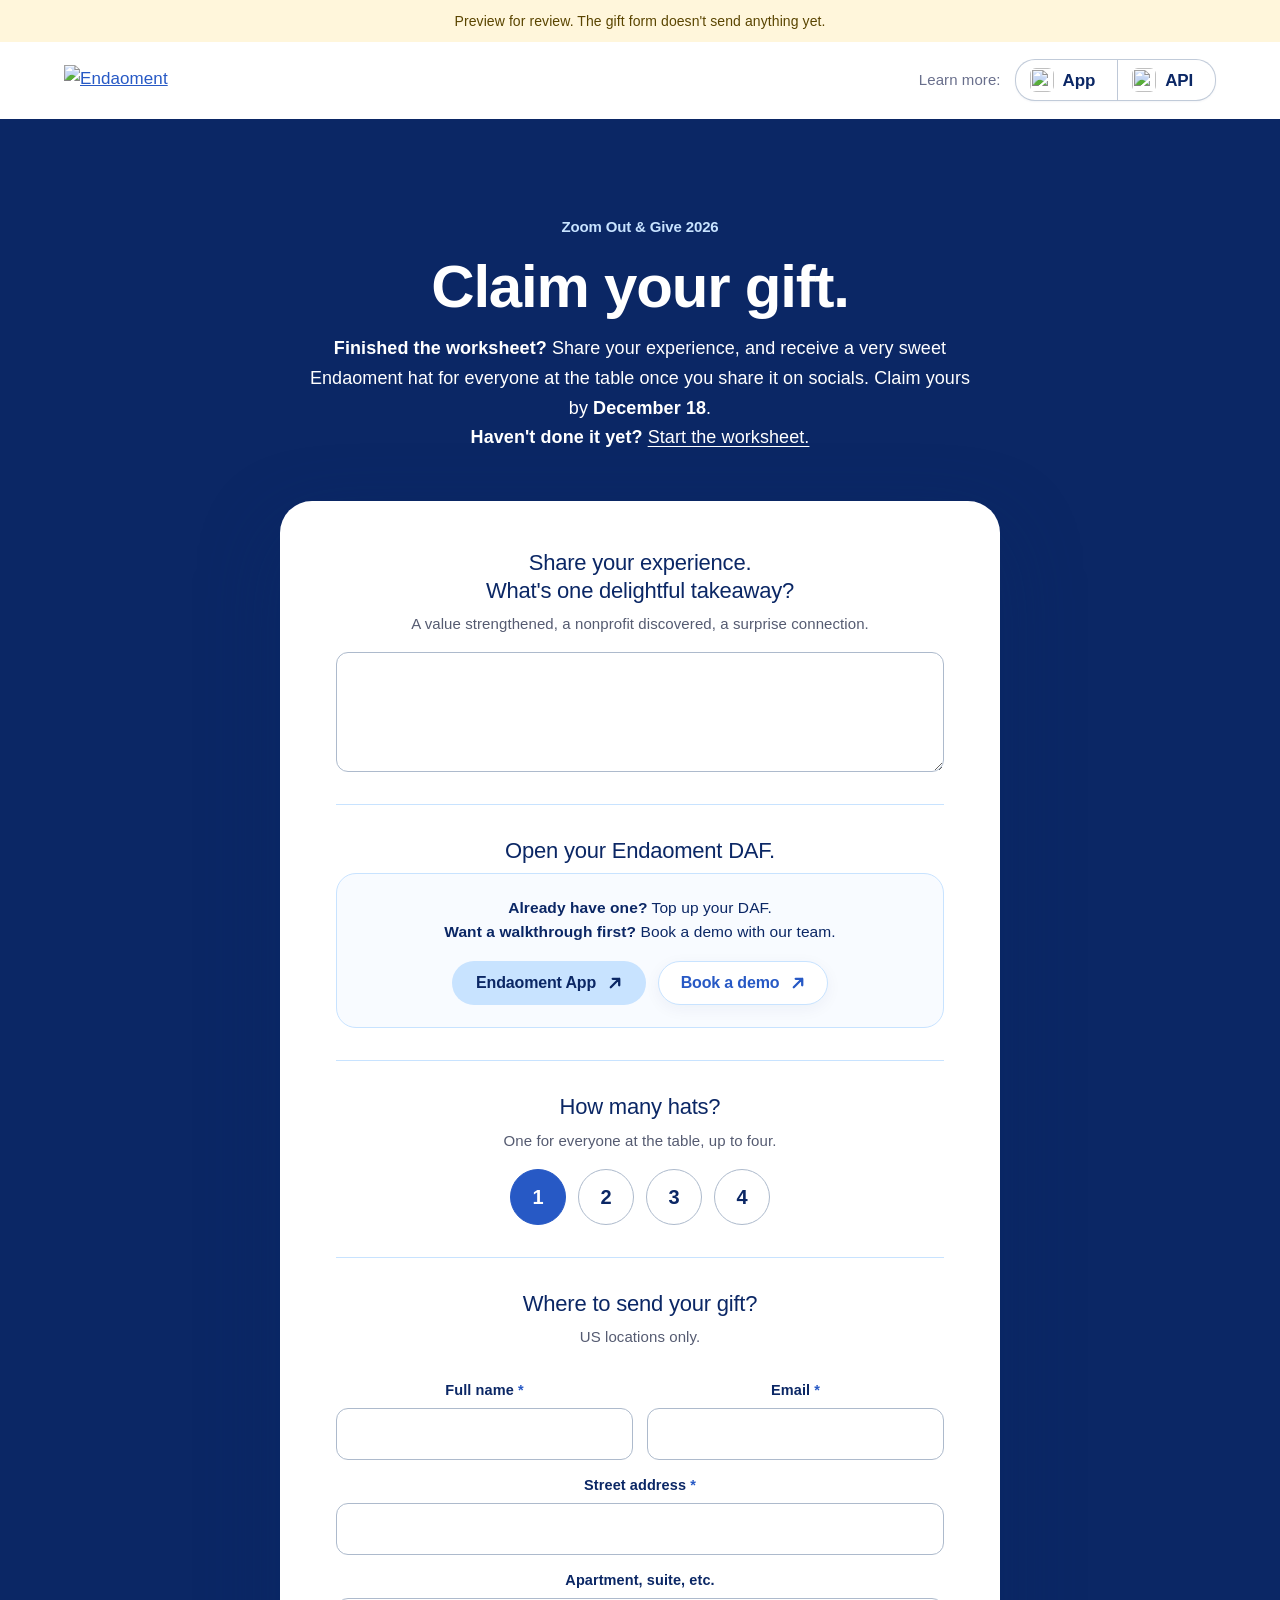
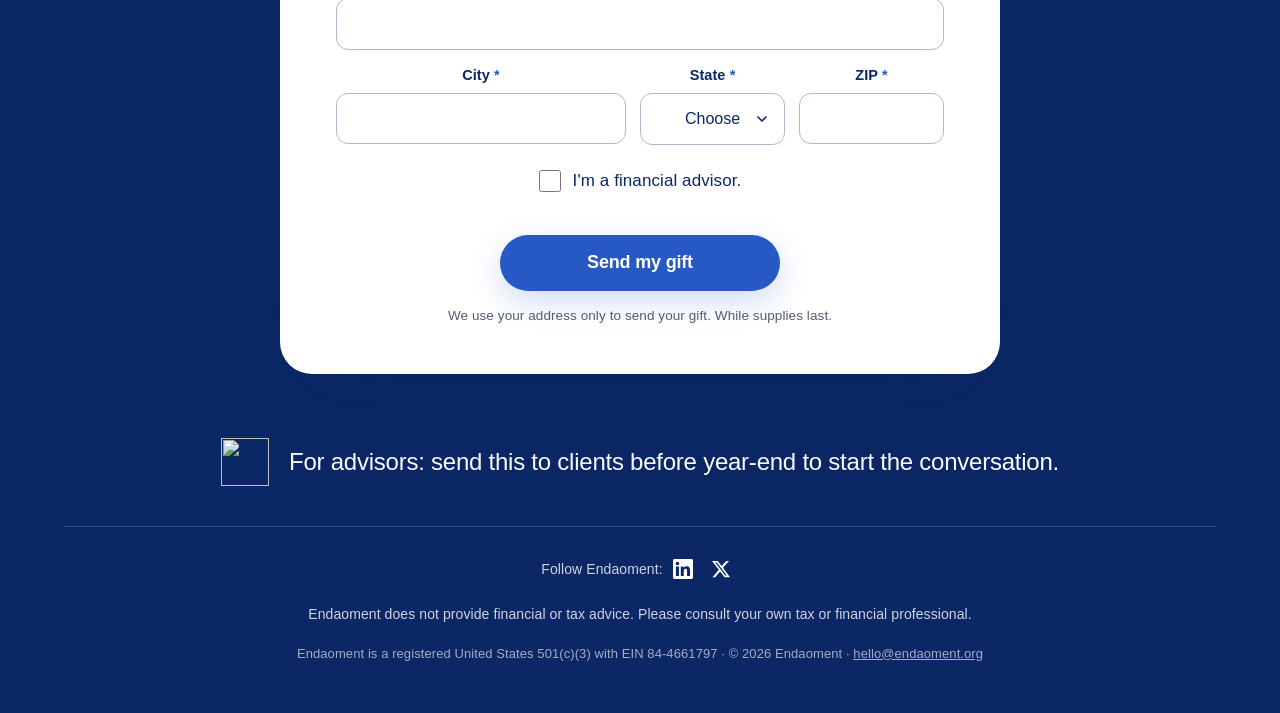
==== claim/index.html @ 4a1931e8 "Claim intro: Haven't done it yet? in bold" ====
<!doctype html>
<html lang="en">
<head>
<meta charset="utf-8">
<meta name="viewport" content="width=device-width, initial-scale=1">
<title>Claim your gift | Zoom Out &amp; Give 2026 | Endaoment</title>
<meta name="description" content="Finished the Zoom Out &amp; Give worksheet? Claim your gift.">
<meta name="robots" content="noindex">
<meta name="color-scheme" content="light">
<link rel="stylesheet" href="../assets/site.css?v=boldnotyet">
<style>
  /* On its own page the claim section starts right under the header */
  .claim-section{margin-top:0}
  .claim-section .section-head a{color:var(--white);text-decoration:underline;text-underline-offset:3px}
</style>
</head>
<body>
<div class="preview-bar" id="preview-bar" hidden>Preview for review. The gift form doesn't send anything yet.</div>

<header class="site-head">
  <div class="wrap">
    <a href="https://endaoment.org" aria-label="Endaoment home"><img src="../assets/logo-endaoment-blue.svg" alt="Endaoment" width="145" height="30"></a>
    <nav class="head-links" aria-label="Learn more about Endaoment"><span class="head-label">Learn more:</span> <a href="https://endaoment.org/app" target="_blank" rel="noopener" aria-label="Endaoment App"><img src="../assets/icon-endaoment-app.svg" alt="" width="24" height="24">App</a> <a href="https://endaoment.org/api" target="_blank" rel="noopener" aria-label="Endaoment API"><img src="../assets/icon-endaoment-api.svg" alt="" width="24" height="24">API</a></nav>
  </div>
</header>

<main>
  <section class="claim-section" id="claim">
    <div class="wrap">
      <div class="section-head">
        <div class="eyebrow">Zoom Out &amp; Give 2026</div>
        <h2>Claim your gift.</h2>
        <p><strong>Finished the worksheet?</strong> Share your experience, and receive a very sweet Endaoment hat for everyone at the table once you share it on socials. Claim yours by <strong>December 18</strong>.<br><strong>Haven't done it yet?</strong> <a href="../#worksheet">Start the worksheet.</a></p>
      </div>

      <div class="claim">
        <form id="claim-form" novalidate>
          <input type="hidden" name="utm_source"><input type="hidden" name="utm_medium"><input type="hidden" name="utm_campaign"><input type="hidden" name="utm_content">
          <div class="hp" aria-hidden="true"><label>Leave this empty<input type="text" name="website" tabindex="-1" autocomplete="off"></label></div>

          <input type="hidden" name="completed" value="yes">

          <fieldset class="after-yes">
            <legend id="takeaway-q">Share your experience.<br>What's one delightful takeaway?</legend>
            <p class="help" id="takeaway-help">A value strengthened, a nonprofit discovered, a surprise connection.</p>
            <div class="f" data-field="takeaway">
              <textarea id="takeaway" name="takeaway" maxlength="600" required aria-labelledby="takeaway-q" aria-describedby="takeaway-help"></textarea>
              <span class="err">Add one line, even a short one.</span>
            </div>
          </fieldset>


          <fieldset class="after-yes">
            <legend>Open your Endaoment DAF.</legend>
            <div class="daf-box">
              <p><b>Already have one?</b> Top up your DAF.<br><b>Want a walkthrough first?</b> Book a demo with our team.</p>
              <div class="btn-row">
                <a class="btn btn-primary" href="https://app.endaoment.org" target="_blank" rel="noopener">Endaoment App</a>
                <a class="btn btn-outline" href="https://calendly.com/d/cj8s-j7w-q2k/request-a-demo-with-endaoment" target="_blank" rel="noopener">Book a demo</a>
              </div>
            </div>
          </fieldset>

          <fieldset class="after-yes">
            <legend>How many hats?</legend>
            <p class="help">One for everyone at the table, up to four.</p>
            <div class="chips hat-count">
              <label class="chip"><input type="radio" name="hats" value="1" checked aria-label="1 hat"><span>1</span></label>
              <label class="chip"><input type="radio" name="hats" value="2" aria-label="2 hats"><span>2</span></label>
              <label class="chip"><input type="radio" name="hats" value="3" aria-label="3 hats"><span>3</span></label>
              <label class="chip"><input type="radio" name="hats" value="4" aria-label="4 hats"><span>4</span></label>
            </div>
          </fieldset>

          <fieldset class="after-yes">
            <legend>Where to send your gift?</legend>
            <p class="help">US locations only.</p>
            <div class="grid2">
              <div class="f" data-field="name"><label for="name">Full name <span class="req">*</span></label><input id="name" name="name" type="text" autocomplete="name" required><span class="err">Add your name.</span></div>
              <div class="f" data-field="email"><label for="email">Email <span class="req">*</span></label><input id="email" name="email" type="email" autocomplete="email" required><span class="err">Add an email we can reach you at.</span></div>
            </div>
            <div class="f" data-field="address1"><label for="address1">Street address <span class="req">*</span></label><input id="address1" name="address1" type="text" autocomplete="address-line1" required><span class="err">Add a street address.</span></div>
            <div class="f"><label for="address2">Apartment, suite, etc.</label><input id="address2" name="address2" type="text" autocomplete="address-line2"></div>
            <div class="grid3">
              <div class="f" data-field="city"><label for="city">City <span class="req">*</span></label><input id="city" name="city" type="text" autocomplete="address-level2" required><span class="err">Add a city.</span></div>
              <div class="f" data-field="state"><label for="state">State <span class="req">*</span></label>
                <select id="state" name="state" autocomplete="address-level1" required><option value="">Choose</option><option value="AL">AL</option><option value="AK">AK</option><option value="AZ">AZ</option><option value="AR">AR</option><option value="CA">CA</option><option value="CO">CO</option><option value="CT">CT</option><option value="DE">DE</option><option value="DC">DC</option><option value="FL">FL</option><option value="GA">GA</option><option value="HI">HI</option><option value="ID">ID</option><option value="IL">IL</option><option value="IN">IN</option><option value="IA">IA</option><option value="KS">KS</option><option value="KY">KY</option><option value="LA">LA</option><option value="ME">ME</option><option value="MD">MD</option><option value="MA">MA</option><option value="MI">MI</option><option value="MN">MN</option><option value="MS">MS</option><option value="MO">MO</option><option value="MT">MT</option><option value="NE">NE</option><option value="NV">NV</option><option value="NH">NH</option><option value="NJ">NJ</option><option value="NM">NM</option><option value="NY">NY</option><option value="NC">NC</option><option value="ND">ND</option><option value="OH">OH</option><option value="OK">OK</option><option value="OR">OR</option><option value="PA">PA</option><option value="RI">RI</option><option value="SC">SC</option><option value="SD">SD</option><option value="TN">TN</option><option value="TX">TX</option><option value="UT">UT</option><option value="VT">VT</option><option value="VA">VA</option><option value="WA">WA</option><option value="WV">WV</option><option value="WI">WI</option><option value="WY">WY</option><option value="PR">PR</option></select><span class="err">Pick a state.</span></div>
              <div class="f" data-field="zip"><label for="zip">ZIP <span class="req">*</span></label><input id="zip" name="zip" type="text" inputmode="numeric" autocomplete="postal-code" pattern="\d{5}(-\d{4})?" maxlength="10" required><span class="err">Use a 5-digit ZIP.</span></div>
            </div>
            <label class="check"><input type="checkbox" name="advisor" value="yes">I'm a financial advisor.</label>
          </fieldset>

          <div class="submit-row after-yes">
            <button class="btn btn-primary" type="submit" id="submit-btn">Send my gift</button>
            <p class="privacy">We use your address only to send your gift. While supplies last.</p>
          </div>
        </form>

        <div class="share-step" id="share-step" hidden>
          <h2 id="share-title" tabindex="-1">Your gift is almost on its way!</h2>
          <p class="help">One last step: share your table. Our team reviews every claim before a hat ships.</p>
          <form id="share-form" novalidate>
        <article class="share-card share-one">
            <div class="ex-post"><p class="share-text">Family meeting, giving edition: Complete! We sat down with Endaoment's Zoom Out &amp; Give worksheet, picked the causes we care about, and made a plan for our giving before December 31.<br>
Your turn: <span class="ex-link"></span> @Endaoment</p></div>
            <div class="ex-photo"><img src="../assets/zoom-out-and-give-table.jpg" alt="Atra's Giving Season illustration of a family at a table, with the Endaoment logo" width="1067" height="711" loading="lazy"><span class="ex-photo-tag"><svg viewBox="0 0 24 24" fill="none" stroke="currentColor" stroke-width="2" stroke-linecap="round" stroke-linejoin="round" aria-hidden="true"><path d="M4 8h3l2-3h6l2 3h3v11H4z"/><circle cx="12" cy="13" r="3.5"/></svg>Your photo here</span><a class="ex-save" href="../assets/zoom-out-and-give-table.jpg" download="zoom-out-and-give.jpg"><svg viewBox="0 0 24 24" fill="none" stroke="currentColor" stroke-width="2.5" stroke-linecap="round" stroke-linejoin="round" aria-hidden="true"><path d="M12 4v11M7 10l5 5 5-5M5 20h14"/></svg>Save image</a></div>
            <div class="ex-drafts">
              <a class="btn btn-primary ex-li" href="https://www.linkedin.com/feed/?shareActive=true" target="_blank" rel="noopener" aria-label="Share on LinkedIn">Share on <svg viewBox="0 0 24 24" fill="currentColor" aria-hidden="true" focusable="false"><path d="M20.447 20.452h-3.554v-5.569c0-1.328-.027-3.037-1.852-3.037-1.853 0-2.136 1.445-2.136 2.939v5.667H9.351V9h3.414v1.561h.046c.477-.9 1.637-1.85 3.37-1.85 3.601 0 4.267 2.37 4.267 5.455v6.286zM5.337 7.433c-1.144 0-2.063-.926-2.063-2.065 0-1.138.92-2.063 2.063-2.063 1.14 0 2.064.925 2.064 2.063 0 1.139-.925 2.065-2.064 2.065zm1.782 13.019H3.555V9h3.564v11.452zM22.225 0H1.771C.792 0 0 .774 0 1.729v20.542C0 23.227.792 24 1.771 24h20.451C23.2 24 24 23.227 24 22.271V1.729C24 .774 23.2 0 22.222 0h.003z"/></svg></a>
              <a class="btn btn-primary ex-x" href="https://x.com/intent/post" target="_blank" rel="noopener" aria-label="Share on X">Share on <svg viewBox="0 0 24 24" fill="currentColor" aria-hidden="true" focusable="false"><path d="M18.244 2.25h3.308l-7.227 8.26 8.502 11.24H16.17l-5.214-6.817L4.99 21.75H1.68l7.73-8.835L1.254 2.25H8.08l4.713 6.231zm-1.161 17.52h1.833L7.084 4.126H5.117z"/></svg></a>
            </div>
            <button class="ex-copy-text" type="button">Copy the text</button>
        </article>
            <div class="f" data-field="post">
              <label for="post">Link to your post <span class="req">*</span></label>
              <p class="help" id="post-help">Snap a photo of your sit-down, share it on LinkedIn or X, and tag Endaoment. Paste the link here.</p>
              <input id="post" name="post" type="url" inputmode="url" autocomplete="off" maxlength="500" placeholder="https://www.linkedin.com/posts/..." required aria-describedby="post-help">
              <span class="err">Paste the link to your LinkedIn or X post.</span>
            </div>
            <div class="f" data-field="photo">
              <label for="photo">A photo from your table <span class="req">*</span></label>
              <p class="help" id="photo-help">Your people, a cup of tea, the worksheet in progress. JPG or PNG, up to 5 MB.</p>
              <label class="file-pick" for="photo"><span class="file-btn">Choose a photo</span><span class="file-name" id="photo-name">No photo yet</span></label>
              <input id="photo" name="photo" type="file" class="file-input" accept="image/jpeg,image/png,image/webp,image/heic,image/heif" required aria-describedby="photo-help">
              <span class="err">Add a JPG or PNG photo, up to 5 MB.</span>
            </div>
            <div class="captcha-slot no-print" id="claim-captcha"></div>
            <div class="submit-row">
              <button class="btn btn-primary" type="submit" id="finish-btn">Finish my claim</button>
              <p class="privacy">Our team reviews every claim before it ships.</p>
              <p class="form-msg" id="form-msg" role="alert" hidden></p>
            </div>
            <button class="edit-claim" type="button" id="edit-claim">Edit my details</button>
          </form>
        </div>
      </div>
    </div>
  </section>
</main>

<footer class="site-foot">
  <div class="wrap">
    <div class="advisor-note"><img src="../assets/icon-advisors.svg" alt="" width="48" height="48"><p>For advisors: send this to clients before year-end to start the conversation.</p></div>
    <div class="foot-row">
      <span class="socials">Follow Endaoment: <a href="https://www.linkedin.com/company/endaoment" target="_blank" rel="noopener"><svg viewBox="0 0 24 24" width="20" height="20" fill="currentColor" aria-hidden="true" focusable="false"><path d="M20.447 20.452h-3.554v-5.569c0-1.328-.027-3.037-1.852-3.037-1.853 0-2.136 1.445-2.136 2.939v5.667H9.351V9h3.414v1.561h.046c.477-.9 1.637-1.85 3.37-1.85 3.601 0 4.267 2.37 4.267 5.455v6.286zM5.337 7.433c-1.144 0-2.063-.926-2.063-2.065 0-1.138.92-2.063 2.063-2.063 1.14 0 2.064.925 2.064 2.063 0 1.139-.925 2.065-2.064 2.065zm1.782 13.019H3.555V9h3.564v11.452zM22.225 0H1.771C.792 0 0 .774 0 1.729v20.542C0 23.227.792 24 1.771 24h20.451C23.2 24 24 23.227 24 22.271V1.729C24 .774 23.2 0 22.222 0h.003z"></path></svg><span class="sr-only">LinkedIn</span></a> <a href="https://x.com/endaomentdotorg" target="_blank" rel="noopener"><svg viewBox="0 0 24 24" width="20" height="20" fill="currentColor" aria-hidden="true" focusable="false"><path d="M18.244 2.25h3.308l-7.227 8.26 8.502 11.24H16.17l-5.214-6.817L4.99 21.75H1.68l7.73-8.835L1.254 2.25H8.08l4.713 6.231zm-1.161 17.52h1.833L7.084 4.126H5.117z"></path></svg><span class="sr-only">X</span></a></span>
      <span>Endaoment does not provide financial or tax advice. Please consult your own tax or financial professional.</span>
    </div>
    <p class="foot-legal">Endaoment is a registered United States 501(c)(3) with <span class="nw">EIN 84-4661797</span> · <span class="nw">© 2026 Endaoment</span> · <a class="nw" href="mailto:hello@endaoment.org">hello@endaoment.org</a></p>
  </div>
</footer>

<script>
/* Same settings as the main page. */
const CONFIG = {
  claimUrl: "/api/zoom-out-and-give/claim",   // the endpoint that emails the claim through Mailjet (engineering-handoff.md)
  turnstileSiteKey: "",      // Cloudflare Turnstile site key from Endaoment (engineering-handoff.md). Empty = no checkbox.
  minSecondsOnPage: 4,       // claims sent faster than this are treated as bots
  liveHosts: [],             // add the page's host here if it is not on endaoment.org
  siteUrl: ""                // the final Endaoment address of the page, for the link in the example post
};
// The forms only send on Endaoment's own site (endaoment.org or a subdomain, or a host in liveHosts).
// Anywhere else (this computer, a review link) the page runs as a preview and sends nothing.
const IS_PREVIEW = location.protocol === "file:" || !(location.hostname === "endaoment.org" || location.hostname.endsWith(".endaoment.org") || CONFIG.liveHosts.includes(location.hostname));
if (IS_PREVIEW) document.getElementById("preview-bar").hidden = false;
const loadedAt = Date.now();
const $ = (s, r=document) => r.querySelector(s);
const $$ = (s, r=document) => Array.from(r.querySelectorAll(s));

/* UTM passthrough */
const qs = new URLSearchParams(location.search);
["utm_source","utm_medium","utm_campaign","utm_content"].forEach(k => { const el = $(`[name=${k}]`); if (el) el.value = qs.get(k) || ""; });

const form = $("#claim-form");
/* Share your table: a LinkedIn or X post link and a photo, both required. The team reviews every claim before a hat ships. */
const POST_URL = /^https:\/\/(?:[a-z0-9-]+\.)*(?:linkedin\.com|x\.com|twitter\.com)\/\S+$/i;
const MAX_PHOTO_MB = 5;
// The photo is shrunk on the device (longest side 1600px, JPEG) before it is sent, so the claim stays small.
function shrinkPhoto(file){
  return new Promise((resolve, reject) => {
    const url = URL.createObjectURL(file), img = new Image();
    img.onload = () => {
      const scale = Math.min(1, 1600 / Math.max(img.naturalWidth, img.naturalHeight));
      const c = document.createElement("canvas"); c.width = Math.round(img.naturalWidth * scale); c.height = Math.round(img.naturalHeight * scale);
      c.getContext("2d").drawImage(img, 0, 0, c.width, c.height); URL.revokeObjectURL(url);
      const data = c.toDataURL("image/jpeg", 0.85).split(",")[1];
      data ? resolve({ type: "image/jpeg", data }) : reject(new Error("photo"));
    };
    img.onerror = () => { URL.revokeObjectURL(url); reject(new Error("photo")); };
    img.src = url;
  });
}
/* Fill in the email they already used to send their plan (kept on this device only) */
try { const e = localStorage.getItem("zog2026-email"); if (e && !form.elements.email.value) form.elements.email.value = e; } catch(e) {}
function checkField(wrap){
  const el = $("input,textarea,select", wrap);
  let valid;
  if (el.type === "radio") valid = wrap.dataset.field === "completed" ? form.elements.completed.value === "yes" : form.elements[el.name].value !== "";
  else if (el.type === "checkbox") valid = el.checked;
  else valid = el.checkValidity() && el.value.trim() !== "";
  if (valid && el.id === "post") valid = POST_URL.test(el.value.trim());
  if (valid && el.id === "photo") { const file = el.files[0]; valid = !!file && file.size <= MAX_PHOTO_MB * 1024 * 1024 && /^image\//.test(file.type || "image/"); }
  wrap.classList.toggle("invalid", !valid);
  el.setAttribute("aria-invalid", String(!valid));
  return valid ? null : el;
}
function validate(scope = form){
  let first = null;
  $$("[data-field]", scope).forEach(wrap => { const bad = checkField(wrap); first = first || bad; });
  if (first) first.focus();
  return !first;
}
[form, $("#share-form")].forEach(f => f.addEventListener("input", e => { const w = e.target.closest("[data-field]"); if (w && w.classList.contains("invalid")) checkField(w); }));

/* Two steps. Step 1 (the form above) keeps the claim on this device. Step 2, Share your table, asks for the
   post link and the photo, and "Finish my claim" sends everything at once. Nothing reaches the team before that,
   so a claim without a share never arrives. The saved answers survive a trip to LinkedIn or X and back. */
const KEY = "zog2026-claim";
const step = $("#share-step"), shareForm = $("#share-form");
function save(data){ try { sessionStorage.setItem(KEY, JSON.stringify(data)); } catch(e) {} }
function saved(){ try { return JSON.parse(sessionStorage.getItem(KEY) || "null"); } catch(e) { return null; } }
function forget(){ try { sessionStorage.removeItem(KEY); } catch(e) {} }

/* Spam check: Cloudflare Turnstile on the last step, only once Endaoment adds its site key and only on the live page */
let captchaReady = false;
function showCaptcha(){
  if (!CONFIG.turnstileSiteKey || IS_PREVIEW || captchaReady) return;
  captchaReady = true;
  window.zogTurnstile = () => window.turnstile.render("#claim-captcha", { sitekey: CONFIG.turnstileSiteKey });
  const s = document.createElement("script"); s.src = "https://challenges.cloudflare.com/turnstile/v0/api.js?render=explicit&onload=zogTurnstile"; s.async = true; s.defer = true; document.head.appendChild(s);
}
function showStep(){
  form.hidden = true; step.hidden = false; showCaptcha();
  const t = $("#share-title"); t.scrollIntoView({ block: "start" }); t.focus({ preventScroll: true });
}
function showForm(){ step.hidden = true; form.hidden = false; form.scrollIntoView({ block: "start" }); }
$("#edit-claim").addEventListener("click", showForm);
/* Photo picker: show the chosen file name in the centered button */
shareForm.elements.photo.addEventListener("change", e => { const f = e.target.files[0]; $("#photo-name").textContent = f ? f.name : "No photo yet"; });

form.addEventListener("submit", e => {
  e.preventDefault();
  if (!validate(form)) return;
  save(Object.fromEntries(new FormData(form)));
  showStep();
});

/* Back from posting: put their answers back and open the last step again */
(() => {
  const d = saved(); if (!d) return;
  Object.entries(d).forEach(([k, v]) => {
    const el = form.elements[k]; if (!el) return;
    if (el instanceof RadioNodeList) { const r = [...el].find(x => x.value === v); if (r) r.checked = true; }
    else if (el.type === "checkbox") el.checked = v === el.value;
    else if (el.type !== "hidden" || !el.value) el.value = v;
  });
  showStep();
})();

/* The example post: plain text, LinkedIn and X drafts with it typed in, and a copy button */
const home = CONFIG.siteUrl || (location.hostname === "endaoment.org" || location.hostname.endsWith(".endaoment.org") ? new URL("../", location.href).href.split("?")[0].split("#")[0] : "[final Endaoment link]");
$$(".ex-link").forEach(el => { el.textContent = home; });
const exampleText = card => card.querySelector(".share-text").textContent.trim();
$$(".ex-li").forEach(a => { a.href = "https://www.linkedin.com/feed/?shareActive=true&text=" + encodeURIComponent(exampleText(a.closest(".share-card"))); });
$$(".ex-x").forEach(a => { a.href = "https://x.com/intent/post?text=" + encodeURIComponent(exampleText(a.closest(".share-card")).replace("@Endaoment", "@endaomentdotorg")); });
$$(".ex-copy-text").forEach(btn => btn.addEventListener("click", async () => {
  try { await navigator.clipboard.writeText(exampleText(btn.closest(".share-card"))); btn.textContent = "Copied"; }
  catch (err) { const r = document.createRange(); r.selectNodeContents(btn.closest(".share-card").querySelector(".share-text")); getSelection().removeAllRanges(); getSelection().addRange(r); btn.textContent = "Selected. Copy it now"; }
  setTimeout(() => { btn.textContent = "Copy the text"; }, 2000);
}));

shareForm.addEventListener("submit", async e => {
  e.preventDefault();
  const msg = $("#form-msg"); msg.hidden = true;
  if (!validate(shareForm)) return;
  const data = saved() || Object.fromEntries(new FormData(form));
  const captcha = (shareForm.querySelector("[name='cf-turnstile-response']") || {}).value || "";
  if (CONFIG.turnstileSiteKey && !IS_PREVIEW && !captcha) { msg.textContent = "Tick the box above the button, then finish your claim."; msg.hidden = false; return; }
  const tooFast = (Date.now() - loadedAt) / 1000 < CONFIG.minSecondsOnPage;
  if (IS_PREVIEW || tooFast) { forget(); location.href = "../thanks/" + (IS_PREVIEW ? "?preview=1" : ""); return; }
  const btn = $("#finish-btn"), label = btn.textContent; btn.disabled = true; btn.textContent = "Sending...";
  data.post = shareForm.elements.post.value.trim();
  data.secondsOnPage = Math.round((Date.now() - loadedAt) / 1000);
  if (captcha) data["cf-turnstile-response"] = captcha;
  try { data.photo = await shrinkPhoto(shareForm.elements.photo.files[0]); }
  catch(err) {
    btn.disabled = false; btn.textContent = label;
    $("[data-field=photo]").classList.add("invalid"); shareForm.elements.photo.focus();
    msg.textContent = "We couldn't read that photo. Try a JPG or PNG."; msg.hidden = false; return;
  }
  let ok = false;
  try {
    const res = await fetch(CONFIG.claimUrl, { method: "POST", headers: { "Content-Type": "application/json" }, body: JSON.stringify(data) });
    ok = res.ok && (await res.json()).ok;
  } catch(err) {}
  if (ok) { forget(); location.href = "../thanks/"; return; }
  btn.disabled = false; btn.textContent = label;
  msg.textContent = "We couldn't send your claim just now. Try again in a minute, or email hello@endaoment.org."; msg.hidden = false;
});
</script>
<script>(()=>{const h=document.querySelector(".site-head");if(!h)return;const f=()=>h.classList.toggle("scrolled",scrollY>4);addEventListener("scroll",f,{passive:true});f();})();</script>
<script src="../assets/edit-mode.js?v=boldnotyet"></script>
</body>
</html>
---- assets/site.css ----
@font-face{font-family:"ZOGHaptik";src:url(https://endaoment.org/_next/static/media/753bbbfe6f50dbc1-s.p.otf) format("opentype");font-weight:500;font-display:swap}
@font-face{font-family:"ZOGHaptik";src:url(https://endaoment.org/_next/static/media/7c0518813d70e01f-s.p.otf) format("opentype");font-weight:700;font-display:swap}
@font-face{font-family:"ZOGGraphik";src:url(https://endaoment.org/_next/static/media/83115c761e2f2a1f-s.p.woff) format("woff");font-weight:400;font-display:swap}
@font-face{font-family:"ZOGGraphik";src:url(https://endaoment.org/_next/static/media/52cb4cf1255a79b4-s.p.woff) format("woff");font-weight:500;font-display:swap}
@font-face{font-family:"ZOGGraphik";src:url(https://endaoment.org/_next/static/media/9d57aec928e56462-s.p.woff) format("woff");font-weight:600;font-display:swap}

:root{
  --blue-900:#0B2765; --blue-800:#163C90; --blue-700:#2759C5; --blue-400:#69AEFA; --blue-200:#C8E3FF; --sky:#6C9CF5;
  --slate-050:#F8FBFF; --slate-100:#EEF3FA; --slate-400:#ADBACC; --slate-600:#696F8C; --slate-700:#555B71;
  --panel:#E6EFFB; --white:#FFFFFF; --error:#B3261E;
  --display:"ZOGHaptik","Helvetica Neue",Arial,sans-serif;
  --body:"ZOGGraphik","Helvetica Neue",Arial,sans-serif;
  --radius-lg:28px; --radius-md:18px; --radius-sm:12px;
  --gutter:16px; --max:1120px;
}
*{box-sizing:border-box}
html{scroll-behavior:smooth;-webkit-text-size-adjust:100%}
body{margin:0;background:var(--white);color:var(--slate-700);font-family:var(--body);font-size:17px;line-height:1.6;
  font-feature-settings:"ss01" 0,"ss02" 0,"ss03" 0,"ss04" 0,"salt" 0,"lnum" 1;-webkit-font-smoothing:antialiased}
h1,h2,h3{font-family:var(--display);font-weight:700;color:var(--blue-900);margin:0;letter-spacing:-.01em;line-height:1.05;
  font-feature-settings:"ss01" 0,"ss02" 0,"ss03" 0,"ss04" 0,"salt" 0,"lnum" 1}
p{margin:0}
a{color:var(--blue-700)}
img{display:block;max-width:100%}
.wrap{max-width:var(--max);margin:0 auto;padding:0 var(--gutter)}
[hidden]{display:none!important}
.sr-only{position:absolute;width:1px;height:1px;padding:0;margin:-1px;overflow:hidden;clip:rect(0,0,0,0);border:0}

/* Buttons */
.btn{display:inline-flex;align-items:center;justify-content:center;gap:8px;min-height:52px;padding:0 26px;border-radius:999px;
  font-family:var(--body);font-weight:600;font-size:16px;text-decoration:none;border:2px solid transparent;cursor:pointer;
  transition:transform .15s ease,background-color .15s ease,box-shadow .15s ease}
.btn:hover{transform:translateY(-1px)}
.btn:focus-visible{outline:3px solid var(--blue-400);outline-offset:3px}
.btn-primary{background:var(--blue-700);color:var(--white)}
.btn-primary:hover{background:var(--blue-800)}
.btn-light{background:var(--white);color:var(--blue-900)}
.btn-ghost{background:transparent;color:var(--white);border-color:rgba(255,255,255,.7)}
.btn-ghost:hover{background:rgba(255,255,255,.12)}
.btn-outline{background:var(--white);color:var(--blue-700);border-color:var(--blue-200)}
.btn-outline:hover{border-color:var(--blue-700)}
.btn-row{display:flex;flex-wrap:wrap;gap:12px}

/* Header */
.site-head{padding:22px 0}
.site-head .wrap{display:flex;align-items:center;justify-content:space-between;gap:16px}
.site-head img{height:30px;width:auto}
.site-head a.daf-link{font-weight:600;font-size:15px;text-decoration:none;color:var(--blue-700)}
.site-head a.daf-link:hover{text-decoration:underline}

/* Hero */
.hero{position:relative;border-radius:var(--radius-lg);overflow:hidden;min-height:560px;display:flex;align-items:flex-end;
  background:var(--blue-900) url(forest.webp) 0% 58%/150% auto no-repeat}
.hero::before{content:"";position:absolute;inset:0;
  background:linear-gradient(90deg,rgba(11,39,101,.88) 0%,rgba(11,39,101,.66) 48%,rgba(11,39,101,0) 82%)}
.hero-inner{position:relative;padding:56px;max-width:780px;color:var(--white)}
.kicker{display:inline-block;font-weight:600;font-size:14px;letter-spacing:.02em;padding:7px 14px;border-radius:999px;
  background:rgba(255,255,255,.16);color:var(--white);backdrop-filter:blur(4px);margin-bottom:20px}
.hero h1{color:var(--white);font-size:clamp(44px,6.4vw,76px)}
.hero p.lede{font-size:20px;line-height:1.6;margin-top:20px;color:rgba(255,255,255,.94);max-width:600px}
.hero p.lede+p.lede{margin-top:14px}
.hero .btn-row{margin-top:30px}
.hero .meta{display:flex;align-items:center;gap:8px;margin-top:22px;font-size:15px;color:rgba(255,255,255,.85)}
.hero .meta img{width:18px;height:18px;filter:brightness(0) invert(1);opacity:.85}

/* Section scaffolding */
section{padding:88px 0 0}
.eyebrow{font-weight:600;font-size:13px;letter-spacing:.08em;text-transform:uppercase;color:var(--blue-700);margin-bottom:14px}
/* Section headers: headline left, supporting line right on wide screens, so the row is used and the headline breaks cleanly */
.section-head{display:grid;grid-template-columns:minmax(0,1.1fr) minmax(0,1fr);column-gap:64px;align-items:end;margin-bottom:48px}
.section-head .eyebrow{grid-column:1/-1}
.section-head h2{grid-column:1;font-size:clamp(34px,4.2vw,48px);text-wrap:balance}
.section-head p{grid-column:2;margin:0;font-size:18px;line-height:1.6;max-width:480px;padding-bottom:4px}

/* What you get */
.get-grid{display:grid;grid-template-columns:1fr 1fr;gap:20px}
.get-card{background:var(--slate-100);border-radius:var(--radius-md);overflow:hidden;display:flex;flex-direction:column}
.get-card .art{height:220px;background-size:cover;background-position:center}
.get-card .body{padding:28px 28px 32px}
.get-card h3{font-size:28px;text-wrap:balance}
.get-card p{margin-top:10px}

/* Steps */
.steps{display:grid;grid-template-columns:repeat(3,1fr);gap:20px;counter-reset:step;list-style:none;margin:0;padding:0}
.steps li{border-top:2px solid var(--blue-200);padding-top:20px}
.steps .num{display:inline-flex;align-items:center;justify-content:center;width:36px;height:36px;border-radius:50%;
  background:var(--blue-700);color:var(--white);font-family:var(--display);font-weight:700;font-size:18px;margin-bottom:14px}
.steps h3{font-size:24px}
.steps p{margin-top:8px}

/* Worksheet */
.ws-intro{display:flex;flex-wrap:wrap;align-items:flex-end;justify-content:space-between;gap:24px;margin-bottom:32px}
.ws-intro .section-head{display:block;max-width:640px;margin-bottom:0}
.ws-intro .section-head p{margin-top:16px;max-width:none;padding:0}
.ws-banner{border-radius:var(--radius-md);overflow:hidden;position:relative;height:150px;
  background:var(--blue-900) url(table-wide.webp) center/cover no-repeat;display:flex;align-items:center;padding:0 32px}
.ws-banner::before{content:"";position:absolute;inset:0;background:linear-gradient(90deg,rgba(11,39,101,.78),rgba(11,39,101,.1) 70%)}
.ws-banner h3{position:relative;color:var(--white);font-size:clamp(26px,3.4vw,38px)}
.ws-banner .small{display:block;font-family:var(--body);font-weight:500;font-size:15px;margin-bottom:6px;opacity:.9}
.field-who{margin:16px 0 0;background:var(--slate-100);border-radius:var(--radius-sm);padding:14px 18px;display:flex;align-items:center;gap:14px}
.field-who label{font-weight:600;color:var(--blue-900);white-space:nowrap}
.field-who input{flex:1;border:0;background:transparent;font:inherit;color:var(--blue-900);padding:6px 0;border-bottom:1.5px solid var(--slate-400);min-width:0}
.ws-lead{display:flex;justify-content:space-between;gap:24px;margin:18px 0 6px;flex-wrap:wrap}
.ws-lead p{max-width:640px;font-size:18px;color:var(--blue-900)}
.ws-lead .time{display:flex;gap:8px;align-items:flex-start;font-size:15px}
.ws-lead .time img{width:18px;height:18px;margin-top:3px}

.ws-section{display:grid;grid-template-columns:150px 1fr;gap:24px;padding:28px 0;border-top:1.5px solid var(--slate-400)}
.ws-section:last-of-type{border-bottom:1.5px solid var(--slate-400)}
.ws-art{border-radius:var(--radius-sm);background-size:cover;background-position:center;min-height:150px}
.ws-title{display:flex;align-items:center;justify-content:space-between;gap:12px;margin-bottom:16px}
.ws-title h3{font-size:32px;color:var(--blue-700)}
.pill{display:inline-block;background:var(--blue-700);color:var(--white);font-weight:600;font-size:13px;padding:6px 14px;border-radius:999px;white-space:nowrap}
.pill.soft{background:var(--blue-200);color:var(--blue-900)}
.ws-cards{display:grid;grid-template-columns:1fr 1fr;gap:14px}
.ws-card{background:var(--slate-100);border-radius:var(--radius-sm);padding:20px;display:flex;flex-direction:column}
.ws-card>textarea:last-child{flex:1}
.ws-card.full{grid-column:1/-1}
.ws-card .q{font-weight:600;color:var(--blue-900);font-size:17px}
.ws-card .nudge{font-size:14.5px;line-height:1.55;color:var(--slate-700);margin-top:4px}
.ws-card textarea,.ws-card input[type=text],.ws-card input[type=date]{width:100%;margin-top:12px;border:1.5px solid var(--slate-400);border-radius:10px;
  background:var(--white);font:inherit;font-size:16px;color:var(--blue-900);padding:10px 12px}
.ws-card textarea{min-height:96px;resize:vertical}
.ws-card textarea:focus,.ws-card input:focus,.claim input:focus,.claim textarea:focus,.claim select:focus{outline:3px solid var(--blue-200);border-color:var(--blue-700)}
.chips{display:flex;flex-wrap:wrap;gap:8px;margin-top:14px}
.chip{position:relative}
.chip input{position:absolute;opacity:0;width:1px;height:1px}
.chip span{display:inline-block;padding:8px 14px;border-radius:999px;border:1.5px solid var(--slate-400);background:var(--white);font-size:15px;color:var(--blue-900);cursor:pointer;user-select:none}
.chip input:checked+span{background:var(--blue-700);border-color:var(--blue-700);color:var(--white)}
.chip input:focus-visible+span{outline:3px solid var(--blue-400);outline-offset:2px}
.np-table{width:100%;border-collapse:separate;border-spacing:0;margin-top:14px;background:var(--white);border:1.5px solid var(--slate-400);border-radius:10px;overflow:hidden}
.np-table th{background:var(--blue-200);color:var(--blue-900);font-weight:600;font-size:14px;text-align:left;padding:8px 10px}
.np-table td{border-top:1px solid var(--slate-400);padding:0}
.np-table td+td,.np-table th+th{border-left:1px solid var(--slate-400)}
.ws-card .np-table input{width:100%;margin:0;border:0;border-radius:0;font:inherit;font-size:15px;color:var(--blue-900);padding:10px;background:transparent}
.np-table input:focus{outline:2px solid var(--blue-400);outline-offset:-2px}
.tiny{font-size:13.5px;color:var(--slate-700);margin-top:10px}
.checklist{list-style:none;margin:12px 0 0;padding:0;display:grid;gap:10px}
.checklist label{display:flex;gap:12px;align-items:flex-start;cursor:pointer;color:var(--blue-900);font-size:15.5px}
.checklist input{width:20px;height:20px;margin:2px 0 0;accent-color:var(--blue-700);flex:none}
.plan-head{display:flex;align-items:center;justify-content:space-between;gap:10px;flex-wrap:wrap}
.commit{display:grid;grid-template-columns:repeat(3,1fr);gap:14px}
.daf-note{margin-top:16px;color:var(--blue-900)}
.ws-actions{display:flex;flex-wrap:wrap;gap:12px;align-items:center;justify-content:space-between;margin-top:28px}
.ws-actions .saved{font-size:14px;color:var(--slate-700)}

/* Claim */
.claim-section{margin-top:88px;padding:88px 0;background:var(--blue-900) url(night.webp) center top/cover no-repeat;position:relative}
.claim-section::before{content:"";position:absolute;inset:0;background:linear-gradient(180deg,rgba(11,39,101,.2) 0%,rgba(11,39,101,.75) 45%,var(--blue-900) 100%)}
.claim-section .wrap{position:relative}
.claim-section .section-head h2,.claim-section .section-head p{color:var(--white)}
.claim-section .eyebrow{color:var(--blue-200)}
.claim{background:var(--white);border-radius:var(--radius-lg);padding:40px;max-width:760px;margin:0 auto;box-shadow:0 30px 80px rgba(3,14,45,.35)}
.claim-section .section-head{display:block;max-width:680px;margin-left:auto;margin-right:auto;text-align:center}
.claim-section .section-head p{margin-top:16px;max-width:none;padding:0}
.claim fieldset{border:0;margin:0;padding:0 0 28px}
.claim fieldset+fieldset{border-top:1.5px solid var(--slate-100);padding-top:28px}
.claim legend+*{clear:both}
.claim legend{float:left;width:100%;font-family:var(--display);font-weight:700;font-size:24px;color:var(--blue-900);padding:0;margin-bottom:10px;display:flex;gap:10px;align-items:center}
.claim legend .opt{font-family:var(--body);font-weight:500;font-size:13px;color:var(--slate-600);background:var(--slate-100);border-radius:999px;padding:3px 10px}
.claim .help{font-size:15px;color:var(--slate-700);margin-bottom:14px}
.grid2{display:grid;grid-template-columns:1fr 1fr;gap:14px}
.grid3{display:grid;grid-template-columns:2fr 1fr 1fr;gap:14px}
.f{display:flex;flex-direction:column;gap:6px;margin-top:14px}
.f label{font-weight:600;font-size:14.5px;color:var(--blue-900)}
.f label .req{color:var(--blue-700)}
.claim input[type=text],.claim input[type=email],.claim select,.claim textarea{border:1.5px solid var(--slate-400);border-radius:10px;font:inherit;font-size:16px;color:var(--blue-900);padding:12px;background:var(--white);width:100%}
.claim textarea{min-height:110px;resize:vertical}
.check{display:flex;gap:12px;align-items:flex-start;margin-top:14px;cursor:pointer;color:var(--blue-900)}
.check input{width:22px;height:22px;margin:1px 0 0;accent-color:var(--blue-700);flex:none}
.check.big{background:var(--slate-100);border-radius:var(--radius-sm);padding:16px;font-weight:600}
.err{color:var(--error);font-size:14px;display:none}
.invalid .err{display:block}
.invalid input,.invalid textarea,.invalid select{border-color:var(--error)!important}
.daf-box{display:flex;gap:16px;align-items:center;background:var(--slate-100);border-radius:var(--radius-sm);padding:18px}
.daf-box p{flex:1;color:var(--blue-900);font-size:15.5px}
.claim .chips{margin-top:0}
.claim .chip span{padding:11px 20px;font-size:16px}
.hat-count .chip span{min-width:60px;text-align:center;font-weight:600;font-size:17px}
.claim .help+.f{margin-top:0}
.not-yet{margin-top:16px;background:var(--slate-100);border-radius:var(--radius-sm);padding:14px 16px;color:var(--blue-900)}
#claim-form.is-not-yet .after-yes{display:none}
#claim-form.is-not-yet .q-done{padding-bottom:0}
.hp{position:absolute;left:-9999px;top:auto;width:1px;height:1px;overflow:hidden}
.submit-row{display:flex;flex-direction:column;align-items:center;gap:12px;padding-top:8px}
.submit-row .btn{min-width:260px}
.privacy{font-size:13.5px;color:var(--slate-700);text-align:center;max-width:460px}
.form-msg{margin-top:12px;color:var(--error);font-weight:600;text-align:center}
.success{display:none;text-align:center;padding:12px 0}
.success h3{font-size:36px}
.success p{margin:12px auto 0;max-width:480px}
.success .btn-row{justify-content:center;margin-top:24px}
.preview-flag{display:none;margin:18px auto 0;max-width:480px;font-size:13.5px;background:#FFF6DB;color:#5A4500;border-radius:10px;padding:10px 14px}

/* Footer */
.site-foot{background:var(--blue-900);color:rgba(255,255,255,.8);padding:0 0 40px}
.advisor-note{display:flex;gap:16px;align-items:center;border-top:1px solid rgba(255,255,255,.18);padding-top:32px}
.advisor-note img{width:48px;height:48px;flex:none}
.advisor-note p{font-family:var(--display);font-weight:700;font-size:22px;color:var(--white);line-height:1.25}
.foot-row{display:flex;flex-wrap:wrap;justify-content:space-between;gap:12px;margin-top:28px;font-size:14px}
.foot-row a{color:var(--white)}

/* Responsive */
@media (max-width:900px){
  .section-head{grid-template-columns:1fr;margin-bottom:36px}
  .section-head p{grid-column:1;margin-top:16px;max-width:none;padding:0}
  .get-grid,.ws-cards,.commit{grid-template-columns:1fr}
  .steps{grid-template-columns:1fr}
  .ws-section{grid-template-columns:1fr}
  .ws-art{min-height:120px}
}
@media (max-width:640px){
  body{font-size:16px}
  section{padding-top:64px}
  .site-head img{height:24px}
  .hero{min-height:640px;background-size:cover;background-position:42% center}
  .hero::before{background:linear-gradient(0deg,rgba(11,39,101,.92) 0%,rgba(11,39,101,.8) 60%,rgba(11,39,101,.4) 100%)}
  .hero-inner{padding:28px 22px}
  .hero p.lede{font-size:18px}
  .hero .btn-row .btn{flex:1 1 100%}
  .get-card .art{height:170px}
  .ws-banner{padding:0 20px;height:130px}
  .ws-title h3{font-size:28px}
  .field-who{flex-direction:column;align-items:stretch;gap:4px}
  .claim{padding:24px 18px;border-radius:22px}
  .claim-section{padding:64px 0;margin-top:64px}
  .grid2,.grid3{grid-template-columns:1fr}
  .claim legend{font-size:21px}
  .daf-box{flex-direction:column;align-items:stretch}
  .daf-box .btn-row .btn{flex:1}
  .submit-row .btn{width:100%;min-width:0}
  .advisor-note p{font-size:19px}
}

/* Print: the worksheet only, answers included */
@media print{
  @page{size:letter;margin:.5in}
  body{font-size:11pt}
  .site-head,.hero,#get,#how,.ws-actions,.claim-section,.site-foot,.ws-intro,.no-print{display:none!important}
  section{padding:0}
  .ws-banner{height:90px;-webkit-print-color-adjust:exact;print-color-adjust:exact}
  .ws-art{display:none}
  .ws-section{grid-template-columns:1fr;padding:12px 0;break-inside:avoid}
  .ws-card,.chip span,.np-table th,.pill{-webkit-print-color-adjust:exact;print-color-adjust:exact}
  .ws-card textarea{min-height:60px;border-color:#999}
  .print-foot{display:block!important;margin-top:12px;font-size:9pt;color:#555}
}
.print-foot{display:none}

/* Thanks page */
.thanks-wrap{padding:72px 0 96px}
.thanks{background:var(--white);border-radius:var(--radius-lg);padding:44px 40px;max-width:640px;margin:0 auto;text-align:center;box-shadow:0 30px 80px rgba(3,14,45,.35)}
.thanks h1{font-size:clamp(34px,5vw,48px)}
.thanks p{margin:14px auto 0;max-width:480px}
.thanks .btn-row{justify-content:center;margin-top:26px}
.thanks .back{display:inline-block;margin-top:22px;font-weight:600}
.captcha{display:flex;justify-content:center;margin-bottom:16px;min-height:0}
@media (max-width:640px){.thanks{padding:28px 20px;border-radius:22px}.thanks .btn-row .btn{flex:1 1 100%}}
.preview-bar{background:#FFF6DB;color:#5A4500;font-size:14px;font-weight:500;text-align:center;padding:10px 16px}

/* Design System 2.0 alignment (Oct 22): buttons and fields follow the 2.0 component rules.
   Shape and type only. Colors stay the Giving Season ID. */
.btn{min-height:44px;padding:0 22px;font-family:var(--display);font-weight:700;font-size:16px;letter-spacing:-.01em}
.hero .btn,.submit-row .btn{min-height:56px;padding:0 28px;font-size:18px}
.btn-primary{box-shadow:0 10px 30px rgba(39,89,197,.2)}
.btn-outline{border-width:1px}
.ws-card textarea,.ws-card input[type=text],.ws-card input[type=date],.claim input[type=text],.claim input[type=email],.claim select,.claim textarea{border-radius:12px}

/* Add another nonprofit row (worksheet table) */
.add-row{margin-top:10px;background:none;border:1px dashed var(--slate-400);border-radius:999px;padding:8px 16px;font:inherit;font-size:15px;font-weight:600;color:var(--blue-700);cursor:pointer}
.add-row:hover{border-color:var(--blue-700)}
.add-row:focus-visible{outline:3px solid var(--blue-400);outline-offset:2px}

/* Landing order (Oct 22): one main button up top, a why band, a sample of the filled-in sheet, questions, a quote */
.hero-alt{margin-top:16px;font-size:15px}
.hero-alt a{color:var(--white);font-weight:600;text-decoration:underline;text-underline-offset:3px}
.why-band{background:var(--slate-100);border-radius:var(--radius-lg);padding:48px 56px}
.why-band .section-head{margin-bottom:0}
.get-card .art.sheet-mock{height:auto;min-height:220px;display:flex;align-items:center;justify-content:center;padding:22px 18px;background:var(--blue-900) url(hills.webp) center/cover no-repeat}
.sheet{width:min(100%,380px);background:var(--white);border-radius:12px;overflow:hidden;box-shadow:0 18px 40px rgba(3,14,45,.35);transform:rotate(-1.5deg)}
.sheet-band{background:var(--blue-700);color:var(--white);font-family:var(--display);font-weight:700;font-size:14px;padding:8px 14px}
.sheet-row{display:grid;grid-template-columns:118px 1fr;gap:10px;align-items:center;padding:7px 14px;border-top:1px solid var(--slate-100);font-size:13px;line-height:1.35}
.sheet-row .k{color:var(--slate-600)}
.sheet-row .v{color:var(--blue-700);font-weight:600}
.sheet-row .v i{font-style:normal;display:inline-block;background:var(--blue-200);color:var(--blue-900);border-radius:999px;padding:1px 8px;margin:1px 4px 1px 0;font-size:12px}
.asset-todo{display:none}
.is-preview .asset-todo{display:inline-block;margin:12px;background:#FFF6DB;color:#5A4500;font-size:13px;font-weight:600;padding:6px 10px;border-radius:8px}
.faq{max-width:820px;border-top:1.5px solid var(--slate-400)}
.faq details{border-bottom:1.5px solid var(--slate-400)}
.faq summary{cursor:pointer;list-style:none;display:flex;justify-content:space-between;align-items:center;gap:16px;padding:20px 0;font-family:var(--display);font-weight:700;font-size:21px;line-height:1.25;letter-spacing:-.01em;color:var(--blue-900)}
.faq summary::-webkit-details-marker{display:none}
.faq summary::after{content:"+";flex:none;font-size:26px;line-height:1;color:var(--blue-700)}
.faq details[open] summary::after{content:"\2212"}
.faq summary:focus-visible{outline:3px solid var(--blue-400);outline-offset:4px;border-radius:6px}
.faq details p{padding:0 0 22px;max-width:680px}
.quote{position:relative;overflow:hidden;margin:0;padding:64px 56px;border-radius:var(--radius-lg);text-align:center;background:var(--blue-900) url(night.webp) center/cover no-repeat}
.quote::before{content:"";position:absolute;inset:0;background:rgba(11,39,101,.72)}
.quote>*{position:relative}
.quote blockquote{margin:0}
.quote blockquote p{max-width:820px;margin:0 auto;font-family:var(--display);font-weight:700;font-size:clamp(28px,3.6vw,44px);line-height:1.12;letter-spacing:-.01em;color:var(--white);text-wrap:balance}
.quote figcaption{margin-top:20px;font-size:16px;color:rgba(255,255,255,.85)}
.quote figcaption strong{font-weight:600;color:var(--white)}
@media (max-width:640px){
  .why-band{padding:32px 22px}
  .faq summary{font-size:19px}
  .quote{padding:40px 22px}
}
@media print{#why,#faq,#proof{display:none!important}}

/* Benefits list under What you leave with */
.benefits{list-style:none;margin:28px 0 0;padding:0;display:grid;grid-template-columns:repeat(5,1fr);gap:20px}
@media (max-width:900px){.benefits{grid-template-columns:1fr 1fr}}
@media (max-width:520px){.benefits{grid-template-columns:1fr}}
.benefits li{border-top:2px solid var(--blue-200);padding-top:16px}
.benefits h3{font-size:19px;line-height:1.2}
.benefits p{margin-top:6px;font-size:15.5px}

/* Round 2 (Oct 22): why text in two lines, questions as blocks, CTA bands */
.why-text{grid-column:2}
.why-text p{padding:0}
.why-text p+p{margin-top:12px;font-weight:600;color:var(--blue-900)}
.faq{max-width:none;border:0;display:grid;grid-template-columns:repeat(3,1fr);gap:16px}
.faq-card{background:var(--slate-100);border-radius:var(--radius-md);padding:26px 26px 28px}
.faq-card h3{font-size:21px;line-height:1.2;text-wrap:balance}
.faq-card p{margin-top:10px;font-size:15.5px}
.cta-band{position:relative;overflow:hidden;padding:56px;border-radius:var(--radius-lg);text-align:center;background:var(--blue-900) url(night.webp) center/cover no-repeat}
.cta-band::before{content:"";position:absolute;inset:0;background:rgba(11,39,101,.7)}
.cta-band>*{position:relative}
.cta-band h2{color:var(--white);font-size:clamp(32px,4vw,46px)}
.cta-band p{margin:12px auto 0;max-width:520px;color:rgba(255,255,255,.9);font-size:18px}
.cta-band .btn-row{justify-content:center;margin-top:26px}
.cta-band .btn{min-height:56px;padding:0 28px;font-size:18px}
#help{padding-bottom:88px}
.help-band{display:flex;flex-wrap:wrap;align-items:center;justify-content:space-between;gap:24px;background:var(--slate-100);border-radius:var(--radius-lg);padding:40px 48px}
.help-band h2{font-size:clamp(26px,3vw,34px)}
.help-band p{margin-top:8px;max-width:560px}
@media (max-width:900px){
  .why-text{grid-column:1;margin-top:16px}
  .faq{grid-template-columns:1fr 1fr}
}
@media (max-width:640px){
  .faq{grid-template-columns:1fr}
  .cta-band{padding:40px 22px}
  .cta-band .btn{width:100%}
  .help-band{padding:28px 22px}
  .help-band .btn-row,.help-band .btn{width:100%}
  #help{padding-bottom:64px}
}
@media print{#start,#help{display:none!important}}

/* Thanks page: LinkedIn post templates */
.thanks{max-width:860px}
.share{margin-top:32px;padding-top:28px;border-top:1.5px solid var(--slate-100);text-align:left}
.share h2{font-size:28px;text-align:center}
.share .share-help{text-align:center;margin:8px auto 0;max-width:560px;font-size:15.5px}
.share-cards{display:grid;grid-template-columns:1fr 1fr;gap:16px;margin-top:22px}
.share-card{display:flex;flex-direction:column;gap:14px;background:var(--slate-100);border-radius:var(--radius-md);padding:22px}
.share-who{font-weight:600;font-size:13px;letter-spacing:.08em;text-transform:uppercase;color:var(--blue-700)}
.share-text{white-space:pre-line;margin:0!important;max-width:none!important;font-size:15px;line-height:1.55;color:var(--blue-900);background:var(--white);border-radius:12px;padding:16px;flex:1}
.share-card .btn{align-self:flex-start}
.share-actions{justify-content:center;margin-top:20px}
@media (max-width:700px){.share-cards{grid-template-columns:1fr}.share-card .btn{align-self:stretch}}

/* Design sweep (Oct 22) */
.faq-more{background:var(--white);border:1.5px dashed var(--blue-200);display:flex;flex-direction:column;align-items:flex-start}
.faq-more .btn{margin-top:auto}
.faq-more p{margin-bottom:18px}
.email-self .field,.email-self .check{max-width:560px}
.help-band>div:first-child{flex:1 1 360px}
#start{padding-top:72px}

/* Round 3 (Oct 22): clearer top, spacing fixes */
.hero p.hero-what{margin-top:18px;max-width:620px;font-family:var(--display);font-weight:700;font-size:clamp(22px,2.4vw,28px);line-height:1.25;letter-spacing:-.01em;color:var(--white)}
.hero p.hero-what+p.lede{margin-top:14px}
.why-band .section-head{align-items:start}
.why-band .section-head h2{padding-top:4px}
.benefits{grid-template-columns:repeat(3,1fr);gap:28px 24px;margin-top:40px;background:var(--slate-050);border:1.5px solid var(--slate-100);border-radius:var(--radius-md);padding:28px}
.benefits li{border-top:0;padding-top:0}
.benefits h3{font-size:19px}
.email-self{max-width:760px;margin:32px auto 0;padding:28px}
.ws-actions{max-width:760px;margin:20px auto 0;align-items:center}
.ws-actions .finish-note{text-align:right}
.ws-actions .saved{flex:1}
@media (max-width:900px){.benefits{grid-template-columns:1fr 1fr}}
@media (max-width:640px){
  .benefits{grid-template-columns:1fr;padding:22px}
  .hero .btn-row .btn{flex:1 1 100%}
  .ws-actions .finish-note{text-align:left}
}

/* Round 4 (Oct 22, from Vince's screenshots) */
#how .section-head,#get .section-head{grid-template-columns:1fr}
#how .section-head h2{white-space:nowrap}
#get .section-head p{grid-column:1;margin-top:14px;max-width:640px;padding:0}
.field-who input{background:var(--white);border:1.5px solid var(--slate-400);border-radius:12px;padding:10px 14px}
.field-who input:focus{outline:3px solid var(--blue-200);border-color:var(--blue-700)}
.req{color:var(--blue-700);font-weight:600}
.needs{box-shadow:0 0 0 2px var(--blue-700)}
.commit{grid-template-columns:1.45fr 1fr 1fr}
.commit .ws-card{gap:12px}
.commit .ws-card>:last-child{margin-top:auto}
.commit .ws-card .q{font-size:16px}
@media (min-width:901px){.commit .ws-card>.q,.commit .ws-card .plan-head .q{white-space:nowrap}}
.captcha-slot{margin-top:14px}
.captcha-slot:empty{display:none}
.claim .captcha-slot{display:flex;justify-content:center;margin:0 0 16px}
@media (max-width:640px){#how .section-head h2{white-space:normal}}

/* Round 5: Learn more about Endaoment links in the header */
.head-links{display:flex;flex-wrap:wrap;align-items:center;gap:6px 18px;font-size:15px}
.head-links .head-label{color:var(--slate-600);font-weight:500}
.head-links a{font-weight:600;text-decoration:none;color:var(--blue-700)}
.head-links a:hover{text-decoration:underline}
@media (max-width:900px){.head-links .head-label{display:none}}
@media (max-width:640px){.head-links{gap:4px 12px;font-size:13.5px;justify-content:flex-end}}

/* Hero headline: campaign name big, what it is on its own line */
.hero h1 .h1-sub{display:block;font-size:.5em;line-height:1.15;margin-top:8px;color:rgba(255,255,255,.92)}

/* Round 6: research-led Why sit down; the source line is small, not bold */
.why-band .section-head h2{font-size:clamp(30px,3.6vw,42px)}
.why-text p.why-source{margin-top:14px;font-weight:400;font-size:13.5px;color:var(--slate-600)}
.why-text p.why-source em{font-style:italic}

/* Design System 2.0 type guide (Figma "Typography Guidance"). Colors stay the Giving Season ID. */
body{letter-spacing:.005em}
h1,h2,.hero h1{letter-spacing:-.02em}
.steps h3,.get-card h3,.benefits h3,.faq-card h3,.email-self h3,.claim legend,.share h2,.hero p.hero-what{font-weight:500;letter-spacing:-.01em}

/* Headline on one line on laptop and desktop; the rest of the hero stays in its narrower column underneath */
@media (min-width:768px){
  .hero-inner{max-width:none}
  .hero h1{white-space:nowrap;font-size:clamp(38px,5.1vw,66px)}
  .hero p.hero-what,.hero p.lede{max-width:620px}
  .hero::before{background:linear-gradient(90deg,rgba(11,39,101,.88) 0%,rgba(11,39,101,.7) 55%,rgba(11,39,101,.2) 92%)}
}

/* What you leave with: the line under the heading stays on one line on laptop and desktop */
@media (min-width:900px){#get .section-head p{max-width:none;white-space:nowrap}}

/* Round 7: the header stays at the top while scrolling */
.site-head{position:sticky;top:0;z-index:50;background:rgba(255,255,255,.96);backdrop-filter:saturate(1.4) blur(8px);-webkit-backdrop-filter:saturate(1.4) blur(8px);border-bottom:1px solid transparent;transition:border-color .2s ease,box-shadow .2s ease}
.site-head.scrolled{border-bottom-color:var(--slate-100);box-shadow:0 6px 20px -14px rgba(11,39,101,.35)}
.head-links .head-label{display:inline}
/* The two What you leave with cards line up: same picture height, text starts on the same line */
.get-card .art,.get-card .art.sheet-mock{height:250px;min-height:0;flex:none}
.get-card .art.sheet-mock{padding:16px 18px;overflow:hidden}
.footer .socials a,.foot-row .socials a{color:var(--white);font-weight:600}

/* Help band: one line, the question and the button side by side, centered */
.help-band{justify-content:center;gap:16px 28px;padding:36px 40px}
.help-band h2{font-size:clamp(24px,2.6vw,32px);text-align:center}
.help-band .btn{flex:none}
@media (max-width:640px){.help-band{flex-direction:column}.help-band .btn{width:100%}}

/* ============================================================
   Refinement pass (Oct 23): warmer, lighter, more air.
   Design System 2.0 type roles, pills, inputs and shadows.
   Colors stay the Giving Season ID: every value below is a :root token
   or a blue-900 / blue-700 / white alpha.
   ============================================================ */
:root{--max:1200px;--radius-xl:32px;--radius-card:24px;
  --shadow-sm:0 4px 16px rgba(11,39,101,.05);--shadow-md:0 10px 30px rgba(11,39,101,.07);--shadow-lg:0 18px 43px rgba(11,39,101,.09)}

/* Type roles: Title Haptik Bold -2%, Subtitle Haptik Medium -1%, Paragraph Graphik +0.5% */
body{line-height:1.6;letter-spacing:.005em}
h1,h2{line-height:1.05;letter-spacing:-.02em}
h3{line-height:1.2}
.eyebrow{font-size:13px;letter-spacing:.08em;margin-bottom:16px}
.section-head{margin-bottom:56px}
.section-head h2{font-size:clamp(34px,4.2vw,50px)}

/* Buttons: 2.0 pills, 44 default and 56 large */
.btn{min-height:44px;padding:0 22px;font-family:var(--display);font-weight:700;font-size:16px;letter-spacing:-.01em;
  transition:transform .2s cubic-bezier(.2,.6,.2,1),background-color .2s ease,box-shadow .2s ease,border-color .2s ease}
.btn:active{transform:scale(.98)}
.btn-primary{box-shadow:0 10px 30px rgba(39,89,197,.22)}
.btn-outline{border:1.5px solid var(--blue-200);box-shadow:var(--shadow-sm)}
.btn-outline:hover{border-color:var(--blue-700)}
.btn-light:hover{background:var(--blue-200)}
.btn-quiet{background:transparent;color:var(--blue-700);border-color:transparent;text-decoration:underline;text-underline-offset:5px;text-decoration-thickness:1.5px}

/* Header: solid white, no blur (2.0), 44px link targets */
.site-head{padding:12px 0;background:var(--white);backdrop-filter:none;-webkit-backdrop-filter:none}
.site-head.scrolled{border-bottom-color:var(--slate-100);box-shadow:var(--shadow-sm)}
.head-links a{display:inline-flex;align-items:center;min-height:44px}

/* Hero: one clear primary, a clear secondary, a quiet link */
.hero{min-height:600px;border-radius:var(--radius-xl)}
.hero-inner{padding:64px}
.kicker{backdrop-filter:none;-webkit-backdrop-filter:none;background:rgba(255,255,255,.14);font-size:13.5px;padding:8px 16px;margin-bottom:24px}
.hero p.hero-what{margin-top:20px}
.hero p.lede{font-size:18px;line-height:1.65;color:rgba(255,255,255,.92)}
.hero .btn-row{margin-top:36px;gap:12px 14px;align-items:center}
.hero .btn-light{color:var(--blue-900)}
.hero .btn-ghost{border:1.5px solid rgba(255,255,255,.75)}
.hero .btn-ghost:hover{background:rgba(255,255,255,.12);border-color:var(--white)}
.hero .btn-quiet{min-height:44px;padding:0 12px;font-size:16px;color:var(--white);text-decoration-color:rgba(255,255,255,.55)}
.hero .btn-quiet:hover{transform:none;text-decoration-color:var(--white)}
.hero .meta{margin-top:24px;font-size:14.5px;color:rgba(255,255,255,.85)}

/* Section rhythm */
section{padding-top:112px}
#start{padding-top:104px}
#help{padding-bottom:112px}

/* Why sit down: a calm, centered pause */
.why-band{background:var(--slate-050);border:1px solid var(--slate-100);border-radius:var(--radius-xl);padding:80px 56px;text-align:center}
.why-band .section-head{display:block;max-width:720px;margin:0 auto}
.why-band .section-head h2{font-size:clamp(32px,3.8vw,44px);padding-top:0;text-wrap:balance}
.why-band .why-text{margin-top:20px}
.why-band .why-text p{font-size:19px;line-height:1.65;max-width:640px;margin:0 auto;padding:0}
.why-band .why-text p.why-source{margin-top:20px;font-size:13.5px}

/* How it works: number badges on a dashed path */
.steps{position:relative;gap:48px}
.steps li{position:relative;border-top:0;padding-top:0}
.steps .num{position:relative;z-index:1;width:56px;height:56px;font-size:22px;background:var(--white);color:var(--blue-700);box-shadow:inset 0 0 0 2px var(--blue-700);margin-bottom:24px}
.steps li:last-child .num{background:var(--blue-700);color:var(--white)}
.steps h3{font-size:24px}
.steps p{margin-top:10px;max-width:330px}
@media (min-width:901px){.steps::before{content:"";position:absolute;top:27px;left:28px;right:calc(33.333% - 60px);border-top:2px dashed var(--blue-200)}}

/* What you leave with */
.get-grid{gap:24px}
.get-card{background:var(--white);border:1px solid var(--slate-100);border-radius:var(--radius-card);box-shadow:var(--shadow-md)}
.get-card .art,.get-card .art.sheet-mock{height:260px}
.get-card .body{padding:32px 32px 36px}
.get-card h3{font-size:26px}
.benefits{grid-template-columns:repeat(3,minmax(0,1fr));gap:40px 48px;margin-top:64px;background:none;border:0;border-radius:0;padding:0}
.benefits li{border-top:1.5px solid var(--blue-200);padding-top:20px}
.benefits p{margin-top:6px;font-size:15.5px;line-height:1.55}

/* Questions: open two-column list instead of heavy cards */
.faq{grid-template-columns:repeat(2,minmax(0,1fr));gap:0 64px}
.faq-card{background:none;border-radius:0;padding:28px 0 32px;border-top:1.5px solid var(--blue-200)}
.faq-card h3{font-size:20px;line-height:1.25}
.faq-card p{margin-top:10px;font-size:16px;max-width:500px}
.faq-more{background:none;border:0;border-top:1.5px solid var(--blue-200)}

/* Ready when you are */
.cta-band{padding:88px 56px;border-radius:var(--radius-xl)}
.cta-band::before{background:rgba(11,39,101,.66)}
.cta-band h2{font-size:clamp(34px,4.4vw,52px)}
.cta-band p{margin-top:16px}
.cta-band .btn-row{margin-top:32px}

/* Need support band */
.help-band{background:var(--panel);border-radius:var(--radius-xl);padding:48px;gap:20px 36px}

/* Worksheet: a sheet of paper, friendly fields, clear sections */
.ws-intro{margin-bottom:40px}
.ws-intro .section-head p{margin-top:18px}
#ws{background:var(--white);border:1px solid var(--slate-100);border-radius:var(--radius-xl);box-shadow:var(--shadow-lg);padding:32px 40px 8px}
.ws-banner{height:180px;border-radius:var(--radius-card);padding:0 40px}
.ws-banner h3{font-size:clamp(26px,3.4vw,40px)}
.field-who{margin-top:24px;background:var(--slate-050);border:1px solid var(--slate-100);border-radius:20px;padding:16px 20px;gap:16px}
.field-who label{font-family:var(--display);font-weight:500;font-size:19px;letter-spacing:-.01em}
.field-who input{min-height:48px;font-size:16px;border-width:1.5px}
.ws-lead{margin:28px 0 8px;align-items:flex-start}
.ws-lead p{font-size:18px;line-height:1.6;max-width:620px}
.ws-lead .time{background:var(--panel);border-radius:16px;padding:12px 16px;font-size:14.5px;line-height:1.45;color:var(--blue-900)}
.ws-lead .time img{margin-top:1px}
.ws-section{grid-template-columns:176px minmax(0,1fr);gap:36px;padding:40px 0;border-top:1px solid var(--blue-200)}
.ws-section:last-of-type{border-bottom:0}
.ws-art{border-radius:20px;min-height:200px}
.ws-title{margin-bottom:20px}
.ws-title h3{font-size:30px}
.ws-title .pill{background:var(--blue-200);color:var(--blue-900)}
.ws-cards,.commit{gap:16px}
.ws-card{background:var(--slate-050);border:1px solid var(--slate-100);border-radius:20px;padding:24px}
.ws-card .q{font-family:var(--display);font-weight:500;font-size:18px;line-height:1.3;letter-spacing:-.01em}
.commit .ws-card .q{font-size:17px}
.commit{grid-template-columns:minmax(0,1.45fr) minmax(0,1fr) minmax(0,1fr)}
.commit .plan-head .pill{white-space:normal}
@media (min-width:901px) and (max-width:1199px){.commit{grid-template-columns:minmax(0,1fr) minmax(0,1fr)}.commit>.ws-card:first-child{grid-column:1/-1}}
@media (min-width:901px){.commit .ws-card>.q,.commit .ws-card .plan-head .q{white-space:normal}}
.ws-card .nudge{font-size:15px;margin-top:6px}
.ws-card textarea,.ws-card input[type=text],.ws-card input[type=date]{margin-top:14px;min-height:48px;padding:12px 14px;border:1.5px solid var(--slate-400);border-radius:12px;line-height:1.5}
.ws-card textarea{min-height:104px}
.ws-card .np-table td input{margin:0;min-height:44px;border:0;border-radius:0;padding:10px 12px}
.np-table{border-radius:14px;margin-top:16px}
.np-table th{padding:10px 12px}
.chips{gap:10px}
.chip span{display:inline-flex;align-items:center;min-height:44px;padding:0 18px;transition:border-color .2s ease,background-color .2s ease}
.chip span:hover{border-color:var(--blue-700)}
.checklist{gap:2px}
.checklist label{min-height:44px;padding:10px 12px;margin:0 -12px;border-radius:12px;line-height:1.45;transition:background-color .2s ease}
.checklist label:hover{background:var(--white)}
.checklist input{margin-top:1px}
.add-row{min-height:44px;padding:0 18px;border:1.5px dashed var(--blue-400);margin-top:12px}
.daf-note{margin-top:20px;background:var(--panel);border-radius:16px;padding:18px 22px;line-height:1.6}

/* Email your plan + buttons: one centered finish line (moved from the inline style in zog-main.html) */
.email-self{max-width:640px;margin:56px auto 0;padding:48px;background:var(--white);border:1.5px solid var(--blue-200);border-radius:var(--radius-xl);box-shadow:var(--shadow-md);text-align:center}
.email-self h3{margin:0 0 10px;font-size:30px}
.email-self p{margin:0 auto;max-width:480px}
.email-self .step-tag{display:inline-block;background:var(--blue-200);color:var(--blue-900);border-radius:999px;padding:6px 14px;font-size:12px;font-weight:600;letter-spacing:.08em;text-transform:uppercase;margin-bottom:16px}
.email-self .field,.email-self .check{max-width:none}
.email-self .field{display:grid;gap:8px;margin-top:20px;text-align:left}
.email-self .field label{font-weight:600;font-size:15px;color:var(--blue-900)}
.email-self .field input{width:100%;min-width:0;min-height:48px;padding:12px 14px;border:1.5px solid var(--slate-400);border-radius:12px;font:inherit;font-size:16px;color:var(--blue-900);background:var(--white)}
.email-self .field input:focus{outline:3px solid var(--blue-200);border-color:var(--blue-700)}
.email-self .help{font-size:13.5px;font-weight:400;color:var(--slate-600)}
.email-self .send-row{margin-top:28px}
.email-self .send-row .btn{min-height:56px;padding:0 32px;font-size:18px;min-width:240px}
.email-self .tiny{margin-top:14px}
.email-self .msg{margin-top:12px;font-size:14.5px;color:var(--blue-900)}
.done-locked{opacity:.45;pointer-events:none}
.finish-note{font-size:14px;color:var(--slate-600)}
.ws-actions{max-width:640px;margin:24px auto 0;flex-direction:column;align-items:center;gap:14px;text-align:center}
.ws-actions .saved{flex:none}
.ws-actions .btn-row{justify-content:center}
.ws-actions .finish-note{flex-basis:auto;text-align:center}

/* Footer */
.site-foot{padding:64px 0 48px}
.advisor-note{border-top:0;padding-top:0;gap:20px}
.advisor-note p{font-weight:500;letter-spacing:-.01em;font-size:24px}
.foot-row{margin-top:40px;padding-top:20px;border-top:1px solid rgba(255,255,255,.16);gap:8px 32px;align-items:center}
.foot-row .socials a{display:inline-flex;align-items:center;min-height:44px;padding:0 4px}

/* Claim: receiving a gift */
.claim-section{padding:96px 0 112px}
.claim-section::before{background:linear-gradient(180deg,rgba(11,39,101,.55) 0%,rgba(11,39,101,.8) 40%,var(--blue-900) 100%)}
.claim-section .section-head{margin-bottom:48px}
.claim-section .section-head h2{font-size:clamp(40px,5.2vw,60px)}
.claim-section .section-head p{font-size:18px;line-height:1.65}
.claim{max-width:720px;padding:48px 56px;border-radius:var(--radius-xl);box-shadow:0 30px 80px rgba(11,39,101,.4)}
.claim fieldset{padding:0 0 32px}
.claim fieldset+fieldset{border-top:1px solid var(--blue-200);padding-top:32px}
.claim legend{font-size:22px;line-height:1.25;margin-bottom:8px}
.claim .help{margin-bottom:16px}
.claim input[type=text],.claim input[type=email],.claim select,.claim textarea{min-height:48px;border-radius:12px}
.claim textarea{min-height:120px}
.daf-box{flex-direction:column;align-items:flex-start;gap:16px;background:var(--slate-050);border:1px solid var(--blue-200);border-radius:20px;padding:22px 24px}
.daf-box p{flex:none}
.daf-box .btn-primary{background:var(--blue-200);color:var(--blue-900);box-shadow:none}
.daf-box .btn-primary:hover{background:var(--blue-400)}
.hat-count{gap:12px}
.claim .hat-count .chip span{width:56px;height:56px;min-width:0;padding:0;justify-content:center;border-radius:50%;font-family:var(--display);font-weight:700;font-size:20px}
.check{min-height:44px;align-items:center}
.submit-row{padding-top:16px;gap:14px}
.submit-row .btn{min-width:280px}

/* Thanks: a celebration moment */
.thanks-wrap{padding:96px 0 120px}
.thanks{padding:56px 48px 48px;border-radius:var(--radius-xl);box-shadow:0 30px 80px rgba(11,39,101,.4);
  background:radial-gradient(circle at 10% 56px,var(--blue-200) 0 8px,transparent 9px),radial-gradient(circle at 17% 120px,var(--blue-700) 0 4px,transparent 5px),
  radial-gradient(circle at 88% 48px,var(--blue-400) 0 6px,transparent 7px),radial-gradient(circle at 82% 128px,var(--sky) 0 4px,transparent 5px),
  radial-gradient(circle at 93% 150px,var(--blue-200) 0 5px,transparent 6px),var(--white)}
.thanks::before{content:"";display:block;width:80px;height:80px;margin:0 auto 28px;border-radius:50%;
  background:var(--blue-200) url("data:image/svg+xml,%3Csvg xmlns='http://www.w3.org/2000/svg' viewBox='0 0 24 24' fill='none' stroke='%232759C5' stroke-width='2.6' stroke-linecap='round' stroke-linejoin='round'%3E%3Cpath d='M5 12.5l4.5 4.5L19 7.5'/%3E%3C/svg%3E") center/40px no-repeat}
.thanks h1{font-size:clamp(38px,5.6vw,60px);text-wrap:balance}
.thanks>p{font-size:18px;max-width:520px}
.share{margin-top:48px;padding-top:40px;border-top:1px solid var(--blue-200)}
.share-cards{gap:20px;margin-top:28px}
.share-card{background:var(--white);border:1px solid var(--blue-200);border-radius:var(--radius-card);padding:24px;gap:16px;box-shadow:var(--shadow-sm)}
.share-who{align-self:flex-start;background:var(--blue-200);color:var(--blue-900);border-radius:999px;padding:6px 12px;font-size:12px}
.share-text{background:var(--slate-050);border:1px solid var(--slate-100);border-radius:16px;padding:20px;font-size:15.5px;line-height:1.6}
.share-card .btn{align-self:stretch}
.share-actions{margin-top:28px}
.thanks .back{display:inline-flex;align-items:center;min-height:44px;margin-top:24px}

/* Responsive for this pass */
@media (max-width:900px){
  .benefits{grid-template-columns:1fr 1fr}
  .steps{gap:32px}
  .steps::before{content:"";position:absolute;top:28px;bottom:28px;left:27px;border-left:2px dashed var(--blue-200)}
  .steps li{display:grid;grid-template-columns:56px minmax(0,1fr);column-gap:20px}
  .steps .num{grid-row:span 2;margin:0}
  .steps h3{padding-top:12px}
  .ws-section{grid-template-columns:1fr;gap:20px}
  .ws-art{min-height:140px}
  #ws{padding:24px 24px 8px}
}
@media (max-width:640px){
  section{padding-top:72px}
  #start{padding-top:72px}
  #help{padding-bottom:72px}
  .section-head{margin-bottom:36px}
  .hero{min-height:640px}
  .hero-inner{padding:32px 22px}
  .hero .btn-row .btn-quiet{flex:1 1 100%}
  .why-band{padding:48px 22px}
  .why-band .why-text p{font-size:17px}
  .benefits{grid-template-columns:1fr;gap:28px}
  .faq{grid-template-columns:1fr}
  .cta-band{padding:56px 22px}
  .help-band{padding:32px 22px}
  #ws{padding:16px 14px 4px;border-radius:24px}
  .ws-banner{height:140px;padding:0 20px;border-radius:18px}
  .ws-title h3{font-size:26px}
  .ws-card{padding:20px 16px}
  .email-self{padding:32px 20px;border-radius:24px}
  .email-self .send-row .btn{width:100%;min-width:0}
  .claim-section{padding:64px 0 72px}
  .claim{padding:28px 20px;border-radius:24px}
  .daf-box{padding:18px}
  .daf-box .btn-row{width:100%}
  .daf-box .btn-row .btn{flex:1 1 100%}
  .thanks-wrap{padding:56px 0 72px}
  .thanks{padding:40px 20px 32px;border-radius:24px}
  .advisor-note p{font-size:20px}
}
@media print{
  #ws{border:0;box-shadow:none;padding:0;border-radius:0}
  .ws-section{border-top:1px solid #999}
}

/* Phone header: logo and both links on one line */
@media (max-width:640px){
  .site-head .wrap{flex-wrap:nowrap;gap:12px}
  .head-links{flex-wrap:nowrap;gap:0 14px;font-size:13.5px}
  .head-links .head-label{display:none}
  .head-links a{white-space:nowrap}
}

/* How it works, desktop: each step centered under its badge; the dashed line runs from the first badge to the last */
@media (min-width:901px){
  .steps{gap:48px}
  .steps li{display:flex;flex-direction:column;align-items:center;text-align:center}
  .steps .num{margin:0 0 24px}
  .steps p{margin-left:auto;margin-right:auto;max-width:300px}
  .steps::before{left:calc((100% - 96px) / 6);right:calc((100% - 96px) / 6)}
}
@media (min-width:901px){#how .section-head{text-align:center;justify-items:center}#how .section-head h2{margin-left:auto;margin-right:auto}}
.why-text p.why-source a{color:inherit;text-decoration:underline;text-underline-offset:2px}

/* Simplify pass (Oct 23 evening): What you leave with removed, lighter questions, even rhythm */
section{padding-top:96px}
#start{padding-top:96px}
#help{padding-top:80px;padding-bottom:96px}
#faq .section-head{display:block;text-align:center;margin-bottom:48px}
.faq{display:grid;grid-template-columns:minmax(0,1fr);gap:28px;max-width:960px;margin:0 auto}
.faq-card,.faq-more{display:grid;grid-template-columns:minmax(0,300px) minmax(0,1fr);column-gap:40px;align-items:baseline;background:none;border:0;border-radius:0;padding:0}
.faq-card h3{font-size:20px;line-height:1.3;text-wrap:balance}
.faq-card p{margin:0;font-size:16px;line-height:1.6;max-width:600px}
.faq-more{margin-top:12px}
.faq-more p{margin:0}
.faq-more .btn{grid-column:2;justify-self:start;margin-top:14px}
@media (max-width:640px){
  section{padding-top:64px}
  #start{padding-top:64px}
  #help{padding-top:56px;padding-bottom:64px}
  #faq .section-head{text-align:left;margin-bottom:32px}
  .faq{gap:24px}
  .faq-card,.faq-more{grid-template-columns:minmax(0,1fr);row-gap:6px}
  .faq-card h3{font-size:19px}
  .faq-more .btn{grid-column:1;width:100%}
}

/* Claim: hat count block centered */
.claim fieldset:has(.hat-count){text-align:center}
.claim fieldset:has(.hat-count) legend{width:100%}
.claim .hat-count{justify-content:center}

/* Claim: whole page centered (header, form card, footer) */
.claim-section .section-head,.claim,.claim fieldset,.claim legend,.claim .help,.claim .f label,.claim .err,.claim .privacy,.claim .form-msg{text-align:center}
.claim legend{width:100%;text-wrap:balance;justify-content:center;flex-wrap:wrap}
.claim .help,.claim .privacy{margin-left:auto;margin-right:auto}
.claim textarea,.claim input[type=text],.claim input[type=email],.claim select{text-align:center;text-align-last:center}
.daf-box{align-items:center;text-align:center}
.daf-box .btn-row{justify-content:center}
.check{justify-content:center}
.submit-row{display:flex;flex-direction:column;align-items:center}
body:has(#claim-form) .advisor-note{justify-content:center;text-align:center}
body:has(#claim-form) .foot-row{justify-content:center;text-align:center}
.claim legend#takeaway-q{display:block}

/* Header: Learn more links as 2.0 pills with the official App and API icons */
.head-links{gap:8px 10px}
.head-links .head-label{margin-right:4px}
.head-links a{gap:10px;min-height:44px;padding:0 18px 0 10px;border:1.5px solid var(--blue-200);border-radius:999px;background:var(--white);color:var(--blue-900);font-family:var(--display);font-weight:500;font-size:15px;letter-spacing:-.01em;text-decoration:none;white-space:nowrap;transition:border-color .2s ease,box-shadow .2s ease,transform .2s cubic-bezier(.2,.6,.2,1)}
.head-links a:hover{text-decoration:none;border-color:var(--blue-700);box-shadow:var(--shadow-sm)}
.head-links a:active{transform:scale(.98)}
.head-links a:focus-visible{outline:3px solid var(--blue-400);outline-offset:2px}
.site-head .head-links a img{width:24px;height:24px;flex:none;border-radius:6px}
@media (max-width:640px){
  .site-head .wrap{flex-wrap:wrap;justify-content:center;row-gap:10px}
  .head-links{width:100%;display:grid;grid-template-columns:1fr 1fr;gap:8px}
  .head-links a{justify-content:center;padding:0 12px 0 8px;font-size:14.5px;gap:8px}
  .site-head .head-links a img{width:22px;height:22px}
}

/* Questions back to blocks (Oct 23 late): soft cards, three across, short and scannable */
.faq{grid-template-columns:repeat(3,minmax(0,1fr));gap:16px;max-width:none}
.faq-card,.faq-more{display:flex;flex-direction:column;gap:10px;background:var(--slate-050);border:1px solid var(--slate-100);border-radius:var(--radius-card);padding:28px}
.faq-card h3{font-size:19px;line-height:1.25}
.faq-card p{font-size:15.5px;line-height:1.55;max-width:none}
.faq-more{margin-top:0;background:var(--white);border:1.5px dashed var(--blue-200)}
.faq-more .btn{grid-column:auto;margin-top:auto;align-self:flex-start}
@media (max-width:900px){.faq{grid-template-columns:repeat(2,minmax(0,1fr))}}
@media (max-width:640px){
  .faq{grid-template-columns:minmax(0,1fr);gap:12px}
  .faq-card,.faq-more{padding:22px 20px;row-gap:8px}
  .faq-more .btn{align-self:stretch;width:auto}
}
/* Questions: every question on one line in the 3-across grid; 2 across below 1200px so cards stay wide enough */
.faq-card,.faq-more{padding:28px 24px}
.faq-card h3{font-size:17px;line-height:1.3;text-wrap:wrap}
@media (max-width:1199px){.faq{grid-template-columns:repeat(2,minmax(0,1fr))}}
@media (max-width:640px){.faq{grid-template-columns:minmax(0,1fr)}.faq-card,.faq-more{padding:22px 20px}}
/* Worksheet intro: heading, line and the two PDF buttons centered in one column above the sheet */
.ws-intro{flex-direction:column;align-items:center;justify-content:flex-start;text-align:center;gap:24px}
.ws-intro .section-head{max-width:680px;margin-left:auto;margin-right:auto}
.ws-intro .btn-row{justify-content:center}
@media (max-width:640px){.ws-intro .btn-row{width:100%}.ws-intro .btn-row .btn{flex:1 1 100%}}
/* Footer advisor line centered on every page */
.advisor-note{justify-content:center;text-align:center}
/* Footer: LinkedIn and X as 2.0 icons, each a 44px round tap target */
.foot-row .socials{display:inline-flex;align-items:center;gap:6px}
.foot-row .socials a{justify-content:center;width:44px;height:44px;min-height:44px;padding:0;border-radius:50%;color:var(--white);transition:background-color .2s ease,transform .2s cubic-bezier(.2,.6,.2,1)}
.foot-row .socials a:hover{background:rgba(255,255,255,.12)}
.foot-row .socials a:active{transform:scale(.96)}
.foot-row .socials a:focus-visible{outline:3px solid var(--blue-400);outline-offset:2px}
.foot-row .socials svg{width:20px;height:20px;display:block}
/* Header pills now read "App" and "API": one row on phone too, no second header row */
.head-links a{padding:0 16px 0 10px}
@media (max-width:640px){
  .site-head .wrap{flex-wrap:nowrap;justify-content:space-between}
  .head-links{width:auto;display:flex;gap:8px}
  .head-links a{padding:0 14px 0 8px}
}

/* Thank-you page: two example posts, one by an advisor and one by a family, labels centered */
.share-card .share-who{align-self:center}

/* Questions: four cards, two across from 641px so there's no lone card on a row (Bruxa, Oct 24) */
@media (min-width:641px){.faq{grid-template-columns:repeat(2,minmax(0,1fr));max-width:960px;margin-left:auto;margin-right:auto}}
/* Questions are the last section now, so they carry the bottom space the Need support band used to */
#faq{padding-bottom:96px}
@media (max-width:640px){#faq{padding-bottom:64px}}

/* Aligned to how endaoment.org is built (Oct 24, Vince): its type sizes, labels, section rhythm, buttons, cards, footer line and gutters.
   Giving Season colors and art are unchanged; every color below is an existing Giving Season token. */

/* 2. Headings sized like endaoment.org: section headings 40px (28px on phone), hero headline up to 62px, tight line height */
.section-head h2,.why-band .section-head h2,#how .section-head h2{font-size:40px;line-height:1.05}
.hero h1{font-size:clamp(38px,4.3vw,62px);line-height:1}
@media (max-width:640px){.section-head h2,.why-band .section-head h2,#how .section-head h2{font-size:28px}}

/* 3. Section labels in sentence case, in the heading font, like their "Financial Advisors" labels */
.eyebrow{text-transform:none;font-family:var(--display);font-weight:700;font-size:15px;letter-spacing:-.01em}

/* 4. Even space above and below each section (64px, like their banded sections; 48px on phone), with alternating light bands (slate-050 is already a Giving Season token) */
#why,#how,#worksheet,#get,#faq{padding-top:64px;padding-bottom:64px}
#how,#get{background:var(--slate-050)}
@media (max-width:640px){#why,#how,#worksheet,#get,#faq{padding-top:48px;padding-bottom:48px}}

/* 5. Arrows on buttons: to their own pages, and to other sites */
/*    Drawn arrows like theirs (stroke 3, about 1em), 10px from the text; the arrow side gets a little less padding so the label stays centered */
#hero-ws,.hero .claim-link,#done-btn,a.btn[target="_blank"]{gap:10px;padding-right:20px}
#hero-ws::after,.hero .claim-link::after,#done-btn::after,a.btn[target="_blank"]::after{content:"";flex:none;width:1.1em;height:1.1em;background:currentColor;
  -webkit-mask:var(--arrow) center/contain no-repeat;mask:var(--arrow) center/contain no-repeat}
#hero-ws,.hero .claim-link,#done-btn{--arrow:url("data:image/svg+xml,%3Csvg xmlns='http://www.w3.org/2000/svg' viewBox='0 0 24 24' fill='none' stroke='black' stroke-width='3' stroke-linecap='round' stroke-linejoin='round'%3E%3Cpath d='M4 12H20M20 12L14 6M20 12L14 18'/%3E%3C/svg%3E")}
a.btn[target="_blank"]{--arrow:url("data:image/svg+xml,%3Csvg xmlns='http://www.w3.org/2000/svg' viewBox='0 0 24 24' fill='none' stroke='black' stroke-width='3' stroke-linecap='round' stroke-linejoin='round'%3E%3Cpath d='M6.5 17.5L17.5 6.5M17.5 6.5H9M17.5 6.5V15'/%3E%3C/svg%3E")}

/* 6. Cards like theirs: 20px corners, white, thin border, light shadow */
.faq-card,.get-card{border-radius:20px;background:var(--white);border:1px solid rgba(173,186,204,.55);box-shadow:0 1px 2px rgba(11,39,101,.04)}

/* 7. Their footer trust line, under our footer row */
.foot-legal{margin:18px 0 0;font-size:13px;line-height:1.6;color:rgba(255,255,255,.62)}
.foot-legal a{color:inherit}

/* 9. Gutters and header height like theirs: 24px sides on wider screens, header 76px (64px on phone) */
:root{--gutter:24px}
.site-head{padding:17px 0}
/* Phone keeps 16px sides: our hero and claim card carry their own inner padding, and 20px pushed lines like the hero tag onto two rows */
@media (max-width:640px){:root{--gutter:16px}.site-head{padding:12px 0}}

/* Header: App and API as one segmented bar, like endaoment.org's top menu. Their labels are the heading font at 18px,
   items 42px tall with a divider between; the official icons and Giving Season colors stay */
.head-links{gap:0}
.head-links .head-label{margin-right:14px}
.head-links a{min-height:42px;padding:0 22px 0 14px;gap:9px;border:1px solid rgba(173,186,204,.75);border-radius:0;background:var(--white);
  font-family:var(--display);font-weight:700;font-size:17px;letter-spacing:-.01em;color:var(--blue-900);box-shadow:0 1px 2px rgba(11,39,101,.05)}
.head-links a + a{border-left:0}
.head-links a:first-of-type{border-radius:20px 0 0 20px}
.head-links a:last-of-type{border-radius:0 20px 20px 0}
.head-links a:hover{background:var(--slate-050);color:var(--blue-700);border-color:rgba(173,186,204,.75);box-shadow:0 1px 2px rgba(11,39,101,.05)}
.head-links a:active{transform:none;background:var(--slate-100)}
@media (max-width:640px){.head-links a{min-height:40px;padding:0 14px 0 10px;gap:7px;font-size:15px}}

/* Worksheet fixes (Oct 24): long nonprofit names wrap and the cell grows; Nonprofit gets the widest column */
.np-table{table-layout:fixed}
.np-table th:nth-child(1){width:27%}
.np-table th:nth-child(2){width:29%}
.ws-card .np-table textarea{display:block;width:100%;min-height:44px;height:44px;margin:0;border:0;border-radius:0;padding:11px 12px;resize:none;overflow:hidden;
  font:inherit;font-size:15px;line-height:1.4;color:var(--blue-900);background:transparent;overflow-wrap:anywhere}
.np-table textarea:focus{outline:2px solid var(--blue-400);outline-offset:-2px}
/* The "Other" cause box, under the chips */
.ws-card input.cause-other{margin-top:12px}
/* Questions at 16px, like endaoment.org's card titles, so the longer ones stay on one line */
.ws-card .q,.commit .ws-card .q{font-size:16px;letter-spacing:-.015em}
/* Why sit down: less padding inside the panel, to match the tighter section spacing */
.why-band{padding:64px 56px}
@media (max-width:640px){.why-band{padding:40px 22px}}
/* Arrows are endaoment.org's own ArrowIcon and PopupIcon paths at 1.1em. Start the worksheet scrolls down this page, so its arrow points down */
#hero-ws{--arrow:url("data:image/svg+xml,%3Csvg xmlns='http://www.w3.org/2000/svg' viewBox='0 0 24 24' fill='none' stroke='black' stroke-width='3' stroke-linecap='round' stroke-linejoin='round'%3E%3Cpath d='M12 4V20M12 20L6 14M12 20L18 14'/%3E%3C/svg%3E")}
@media (max-width:1023px){#hero-ws,.hero .claim-link,#done-btn,a.btn[target="_blank"]{padding-right:16px}}

/* Make it real: "Before December 31" sits beside "Done by:", so the three boxes line up. Columns rebalanced to give that card the room */
@media (min-width:1200px){.commit{grid-template-columns:minmax(0,1.3fr) minmax(0,1.15fr) minmax(0,.85fr)}}
@media (min-width:901px){.commit .plan-head{flex-wrap:nowrap;justify-content:flex-start;gap:8px}.commit .plan-head .pill{white-space:nowrap}}

/* How it works on tablets (641 to 900px): same as desktop, three steps across and centered, instead of a left-aligned list */
@media (min-width:641px) and (max-width:900px){
  #how .section-head{text-align:center;justify-items:center}
  #how .section-head h2{margin-left:auto;margin-right:auto}
  .steps{grid-template-columns:repeat(3,minmax(0,1fr));gap:24px}
  .steps li{display:flex;flex-direction:column;align-items:center;text-align:center}
  .steps .num{margin:0 0 20px}
  .steps h3{padding-top:0;font-size:20px}
  .steps p{margin-left:auto;margin-right:auto;max-width:240px;font-size:15.5px}
  .steps::before{top:27px;bottom:auto;left:calc((100% - 48px) / 6);right:calc((100% - 48px) / 6);border-left:0;border-top:2px dashed var(--blue-200)}
}

/* Claim: less empty space under "I'm a financial advisor." The captcha slot takes no room until Turnstile fills it */
.captcha-slot:empty{display:none}
.claim .submit-row{padding-top:0}
/* Claim and thank-you: the card and the footer share the dark blue, so trim the band between them (176px to about 96px) */
main .claim-section,main.claim-section{padding-bottom:48px}
body:has(.claim-section) .site-foot{padding-top:48px}
/* Footer: the last lines centered, on every page */
.foot-row{flex-direction:column;align-items:center;justify-content:center;text-align:center;gap:12px}
.foot-legal{text-align:center}
.foot-legal .nw{white-space:nowrap}

/* How it works, stacked on phones: the dashed line runs from one number to the next and stops at 3, instead of down past the last step */
@media (max-width:640px){
  .steps::before{display:none}
  .steps li{position:relative}
  .steps li:not(:last-child)::after{content:"";position:absolute;left:27px;top:56px;bottom:-32px;border-left:2px dashed var(--blue-200)}
}

/* Phone fixes from the 375 walkthrough (Oct 24) */
/* Make it real: one card per row below 901px. A later unconditional rule had forced three squeezed columns at every width */
@media (max-width:900px){.commit{grid-template-columns:minmax(0,1fr)}.commit .plan-head{flex-wrap:nowrap;justify-content:flex-start;gap:8px}}
/* Worksheet top on phones: the intro and the 30-minutes note come before "Who's at the table" */
@media (max-width:640px){#ws{display:flex;flex-direction:column}#ws>.ws-banner{order:-2}#ws>.ws-lead{order:-1;margin-bottom:20px}}
/* Claim your gift buttons get the diagonal arrow (Vince, Oct 24) */
.hero .claim-link,#done-btn{--arrow:url("data:image/svg+xml,%3Csvg xmlns='http://www.w3.org/2000/svg' viewBox='0 0 24 24' fill='none' stroke='black' stroke-width='3' stroke-linecap='round' stroke-linejoin='round'%3E%3Cpath d='M6.5 17.5L17.5 6.5M17.5 6.5H9M17.5 6.5V15'/%3E%3C/svg%3E")}

/* Thank-you examples, option A (Oct 24): short posts with highlighted blanks to fill in, and a photo slot like a LinkedIn post */
.share-text mark.blank{white-space:nowrap;background:var(--blue-200);color:var(--blue-900);border-radius:6px;padding:1px 6px;font-weight:600}
.ex-photo{position:relative;margin-top:-4px;border-radius:14px;overflow:hidden;aspect-ratio:3/2;background:var(--slate-100)}
.ex-photo img{display:block;width:100%;height:100%;object-fit:cover}
.ex-photo-tag{position:absolute;left:10px;bottom:10px;display:inline-flex;align-items:center;gap:6px;padding:6px 10px;border-radius:999px;background:rgba(255,255,255,.92);
  color:var(--blue-900);font-family:var(--display);font-weight:700;font-size:13px;letter-spacing:-.01em;box-shadow:0 1px 2px rgba(11,39,101,.12)}
.ex-photo-tag svg{width:16px;height:16px;flex:none}
/* Copy button on each example (top right), and Save image on the photo (Oct 24) */
.ex-post{position:relative;display:flex;flex-direction:column;flex:1}
.ex-post .share-text{padding-top:44px}
.ex-copy,.ex-save{position:absolute;display:inline-flex;align-items:center;gap:6px;min-height:32px;padding:0 10px;border:1px solid var(--blue-200);border-radius:999px;background:var(--white);
  color:var(--blue-700);font-family:var(--display);font-weight:700;font-size:13px;letter-spacing:-.01em;text-decoration:none;cursor:pointer}
.ex-copy{top:10px;right:10px}
.ex-save{top:10px;right:10px;border-color:transparent;box-shadow:0 1px 2px rgba(11,39,101,.12)}
.ex-copy:hover,.ex-save:hover{background:var(--slate-050);color:var(--blue-900)}
.ex-copy:focus-visible,.ex-save:focus-visible{outline:3px solid var(--blue-400);outline-offset:2px}
.ex-copy svg,.ex-save svg{width:15px;height:15px;flex:none}
/* The photo carries the Endaoment logo at the bottom, so the tag sits top left and Save image top right */
.ex-photo-tag{top:10px;bottom:auto}
/* The photo is a 3:2 landscape crop with the white Endaoment logo bottom left */
.ex-photo{aspect-ratio:3/2}
/* "Show us your table" in GT Haptik Bold, like the site's headings at this size (it was Medium) */
.share h2{font-weight:700;letter-spacing:-.02em}
/* The page link, shown in full with its own Copy button, so people see what they copy */
.link-box{display:flex;align-items:center;gap:12px;max-width:560px;margin:22px auto 0;padding:10px 10px 10px 18px;border:1px solid var(--blue-200);border-radius:16px;background:var(--slate-050);text-align:left}
.link-label{flex:none;font-family:var(--display);font-weight:700;font-size:14px;color:var(--slate-600)}
.link-url{flex:1;min-width:0;overflow:hidden;text-overflow:ellipsis;white-space:nowrap;font-weight:600;font-size:15px;color:var(--blue-900)}
.ex-copy.link-copy{position:static;flex:none}
@media (max-width:640px){.link-box{flex-wrap:wrap}.link-label{width:100%}}
/* Text links that leave the page get endaoment.org's diagonal arrow, like every outside link on their site (buttons, header and footer have their own) */
main a[target="_blank"]:not(.btn):not(.ex-save)::after{content:"";display:inline-block;width:.85em;height:.85em;margin-left:.2em;vertical-align:-.08em;background:currentColor;
  -webkit-mask:url("data:image/svg+xml,%3Csvg xmlns='http://www.w3.org/2000/svg' viewBox='0 0 24 24' fill='none' stroke='black' stroke-width='3' stroke-linecap='round' stroke-linejoin='round'%3E%3Cpath d='M6.5 17.5L17.5 6.5M17.5 6.5H9M17.5 6.5V15'/%3E%3C/svg%3E") center/contain no-repeat;mask:url("data:image/svg+xml,%3Csvg xmlns='http://www.w3.org/2000/svg' viewBox='0 0 24 24' fill='none' stroke='black' stroke-width='3' stroke-linecap='round' stroke-linejoin='round'%3E%3Cpath d='M6.5 17.5L17.5 6.5M17.5 6.5H9M17.5 6.5V15'/%3E%3C/svg%3E") center/contain no-repeat}
/* Draft on LinkedIn and Draft on X under each example, side by side (stacked on phones) */
.ex-drafts{display:grid;grid-template-columns:1fr 1fr;gap:10px;margin-top:2px}
.ex-drafts .btn{min-height:48px;padding:0 14px;font-size:15px;gap:8px}
.ex-drafts .btn::after{display:none}
.ex-drafts svg{width:17px;height:17px;flex:none}
@media (max-width:640px){.ex-drafts{grid-template-columns:1fr}}
/* Thank-you share, simplest (Oct 24): one card, one line, centered under the heading */
.share-card.share-one{max-width:520px;margin:22px auto 0}
.share-one .ex-post .share-text{padding-top:20px;font-size:17px}
/* Copy the text: a quiet link under the share buttons */
.ex-copy-text{align-self:center;background:none;border:0;padding:6px 8px;font:inherit;font-weight:600;font-size:15px;color:var(--blue-700);text-decoration:underline;text-underline-offset:3px;cursor:pointer}
.ex-copy-text:hover{color:var(--blue-900)}
/* Share on + platform icon: the icon reads as the platform name */
.ex-drafts svg{width:19px;height:19px}

/* Footer spacing (Oct 25): LinkedIn and X sit together (36px wide, still 44px tall to tap); the advisor line sits closer to the card */
.foot-row .socials{gap:2px}
.foot-row .socials a{width:36px;min-width:36px;min-height:44px}
main .claim-section,main.claim-section{padding-bottom:32px}
body:has(.claim-section) .site-foot{padding-top:32px}

/* Oct 26: worksheet intro heading on one line on desktop. The heading gets a wider box than the 680px section head; the line under it keeps 680px. Phones still wrap. */
@media (min-width:900px){
  #worksheet .ws-intro .section-head{max-width:900px}
  #worksheet .ws-intro .section-head h2{white-space:nowrap}
  #worksheet .ws-intro .section-head p{max-width:680px;margin-left:auto;margin-right:auto}
}

/* Oct 29: Share your table on the claim page (post link + photo). The link field looks like the other fields; the photo picker is a dashed drop box. */
.claim input[type=url]{border:1.5px solid var(--slate-400);border-radius:12px;font:inherit;font-size:16px;color:var(--blue-900);padding:12px;background:var(--white);width:100%;min-height:48px;text-align:center}
.claim .share-table .f{display:grid;gap:6px;margin-top:14px}
.claim .share-table .f .help{margin:0;font-size:14.5px}
.claim input[type=file]{width:100%;font:inherit;font-size:15px;color:var(--blue-900);background:var(--white);border:1.5px dashed var(--slate-400);border-radius:12px;padding:14px;cursor:pointer}
.claim input[type=file]::file-selector-button{font:inherit;font-weight:600;font-size:14px;color:var(--white);background:var(--blue-700);border:0;border-radius:999px;padding:8px 16px;margin-right:12px;cursor:pointer}
.claim input[type=url]:focus,.claim input[type=file]:focus{outline:3px solid var(--blue-200);border-color:var(--blue-700)}

/* Oct 29: claim page in two steps. Step 2 (Share your table) replaces the form in place; the example post sits under the fields. */
#claim-form[hidden],.share-step[hidden]{display:none!important}
/* Oct 29: State dropdown drawn like the other fields (same height, border and focus), with the site's own chevron instead of the system one */
.claim select{-webkit-appearance:none;appearance:none;min-height:52px;line-height:1.6;padding:12px 40px 12px 40px;background:var(--white) url("data:image/svg+xml,%3Csvg xmlns='http://www.w3.org/2000/svg' viewBox='0 0 24 24' fill='none' stroke='%230B2765' stroke-width='2.5' stroke-linecap='round' stroke-linejoin='round'%3E%3Cpath d='M6 9l6 6 6-6'/%3E%3C/svg%3E") no-repeat right 14px center/16px 16px;cursor:pointer}
.claim select:focus{outline:3px solid var(--blue-200);border-color:var(--blue-700)}
/* Oct 29: photo picker, centered: the real file input sits underneath (still focusable), a styled label is what people see */
.share-step .f .file-input{position:absolute;width:1px;height:1px;opacity:0;pointer-events:none;padding:0;border:0}
.share-step .file-pick{display:flex;flex-direction:column;align-items:center;gap:8px;width:100%;padding:18px 14px;border:1.5px dashed var(--slate-400);border-radius:12px;background:var(--white);cursor:pointer;text-align:center}
.share-step .file-pick:hover{border-color:var(--blue-700)}
.share-step .f:focus-within .file-pick{outline:3px solid var(--blue-200);border-color:var(--blue-700)}
.share-step .file-btn{font-weight:600;font-size:15px;color:var(--white);background:var(--blue-700);border-radius:999px;padding:9px 20px}
.share-step .file-name{font-size:14.5px;color:var(--slate-700);word-break:break-all}
.share-step .f.invalid .file-pick{border-color:#c4321c}
.share-step .f{position:relative}
.share-step{display:grid;gap:14px;text-align:center}
.share-step h2{font-family:var(--display);font-weight:700;font-size:28px;line-height:1.2;color:var(--blue-900);margin:0;outline:none}
.share-step>.help{margin:0}
.share-step form{display:grid;gap:18px;text-align:left}
.share-step .f{display:grid;gap:6px}
.share-step .f .help{margin:0;font-size:14.5px}
.share-step .f>label,.share-step .f>.help{text-align:center}
.share-step .share-card{margin:0;max-width:none;width:100%}
.share-step .share-need{font-weight:600;color:var(--blue-900);margin:0 0 4px}
.share-step .submit-row{text-align:center}
.share-step .edit-claim{justify-self:center;background:none;border:0;font:inherit;font-size:15px;color:var(--blue-700);text-decoration:underline;cursor:pointer;padding:6px}
@media (max-width:600px){.share-step h2{font-size:23px}}
/* Oct 29: thank-you page, read-more cards */
.thanks .more{margin-top:28px;display:grid;gap:14px}
.thanks .more h2{font-family:var(--display);font-weight:700;font-size:22px;color:var(--blue-900);margin:0}
.more-grid{display:grid;grid-template-columns:repeat(2,minmax(0,1fr));gap:12px;text-align:left}
.more-card{display:grid;gap:4px;background:var(--slate-050);border:1px solid var(--slate-100);border-radius:16px;padding:16px 18px;text-decoration:none;color:var(--blue-900)}
.more-card strong{font-size:16px}
.more-card span{font-size:14.5px;color:var(--slate-700)}
.more-card:hover{border-color:var(--blue-300, #9bb7f0)}
.more-card:focus-visible{outline:3px solid var(--blue-200);outline-offset:2px}
main .more-grid a.more-card[target="_blank"]:not(.btn):not(.ex-save)::after{content:none;display:none}
.more-card strong::after{content:"";display:inline-block;width:.8em;height:.8em;margin-left:6px;vertical-align:-.05em;background:currentColor;-webkit-mask:url("data:image/svg+xml,%3Csvg xmlns='http://www.w3.org/2000/svg' viewBox='0 0 24 24' fill='none' stroke='black' stroke-width='3' stroke-linecap='round' stroke-linejoin='round'%3E%3Cpath d='M6.5 17.5L17.5 6.5M17.5 6.5H9M17.5 6.5V15'/%3E%3C/svg%3E") center/contain no-repeat;mask:url("data:image/svg+xml,%3Csvg xmlns='http://www.w3.org/2000/svg' viewBox='0 0 24 24' fill='none' stroke='black' stroke-width='3' stroke-linecap='round' stroke-linejoin='round'%3E%3Cpath d='M6.5 17.5L17.5 6.5M17.5 6.5H9M17.5 6.5V15'/%3E%3C/svg%3E") center/contain no-repeat}
@media (max-width:600px){.more-grid{grid-template-columns:1fr}}

/* Oct 26: The forest row. The first question now wraps to two lines, so the two cards share rows (question, nudge, box) and both answer boxes start at the same height. Side by side only. */
@media (min-width:700px){
  .ws-cards:has(#q-right){grid-template-rows:auto auto 1fr;row-gap:0}
  .ws-cards:has(#q-right)>.ws-card{display:grid;grid-row:span 3;grid-template-rows:subgrid;align-content:start}
  .ws-cards:has(#q-right)>.ws-card>textarea{align-self:stretch}
}
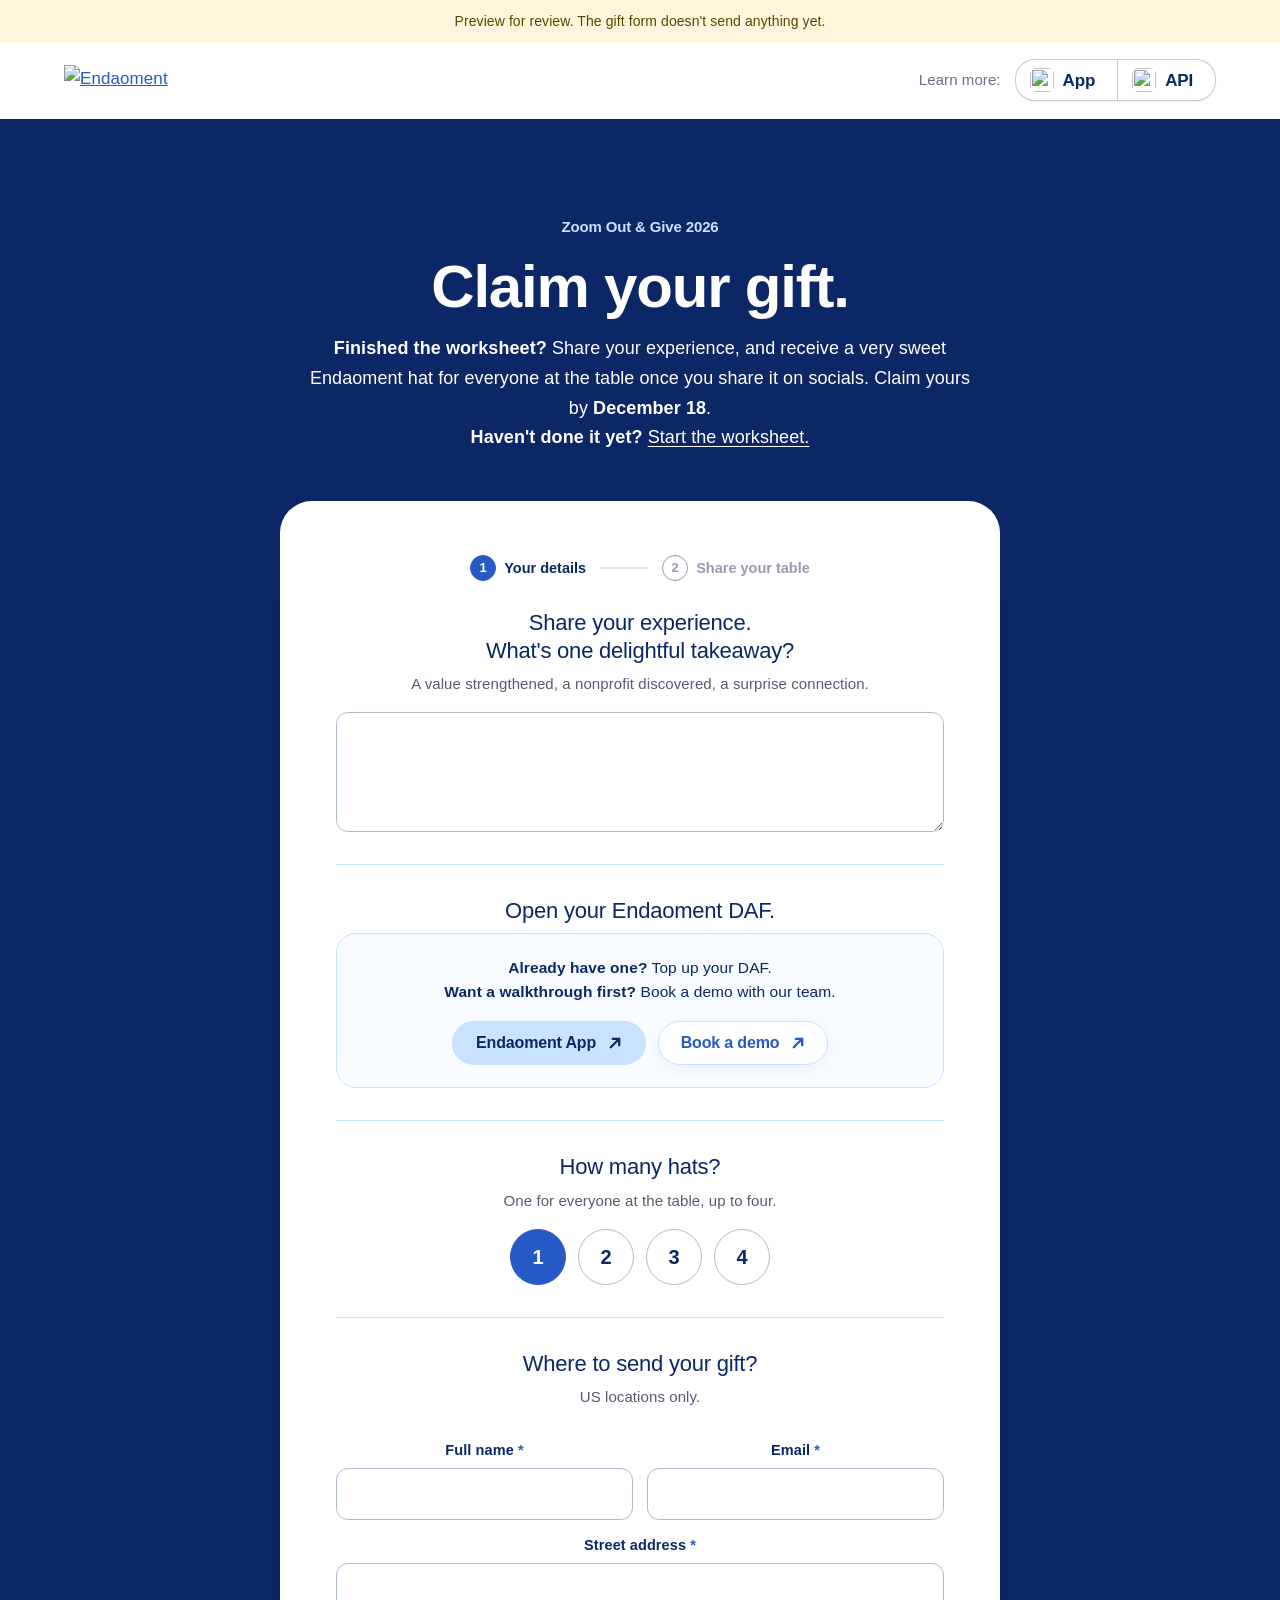
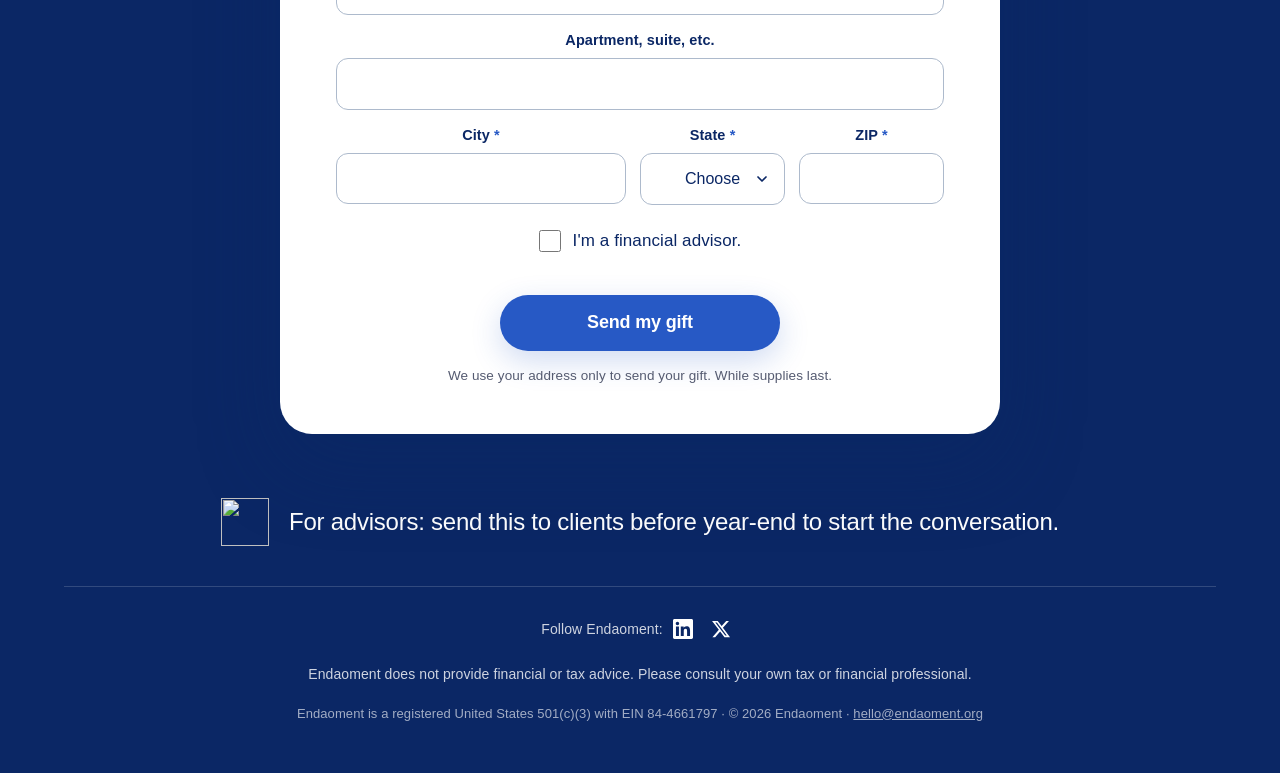
==== commit 4919c28a: "Claim page: step bar at the top (1 Your details, 2 Share your table) to go back" ====
--- a/claim/index.html
+++ b/claim/index.html
@@ -7,7 +7,7 @@
 <meta name="description" content="Finished the Zoom Out &amp; Give worksheet? Claim your gift.">
 <meta name="robots" content="noindex">
 <meta name="color-scheme" content="light">
-<link rel="stylesheet" href="../assets/site.css?v=boldnotyet">
+<link rel="stylesheet" href="../assets/site.css?v=stepbar">
 <style>
   /* On its own page the claim section starts right under the header */
   .claim-section{margin-top:0}
@@ -34,6 +34,11 @@
       </div>
 
       <div class="claim">
+        <ol class="claim-steps" aria-label="Claim steps">
+          <li><button type="button" class="cs-step is-current" id="go-step1" aria-current="step"><span class="n">1</span>Your details</button></li>
+          <li class="cs-line" aria-hidden="true"></li>
+          <li><button type="button" class="cs-step" id="go-step2" disabled><span class="n">2</span>Share your table</button></li>
+        </ol>
         <form id="claim-form" novalidate>
           <input type="hidden" name="utm_source"><input type="hidden" name="utm_medium"><input type="hidden" name="utm_campaign"><input type="hidden" name="utm_content">
           <div class="hp" aria-hidden="true"><label>Leave this empty<input type="text" name="website" tabindex="-1" autocomplete="off"></label></div>
@@ -227,12 +232,21 @@
   window.zogTurnstile = () => window.turnstile.render("#claim-captcha", { sitekey: CONFIG.turnstileSiteKey });
   const s = document.createElement("script"); s.src = "https://challenges.cloudflare.com/turnstile/v0/api.js?render=explicit&onload=zogTurnstile"; s.async = true; s.defer = true; document.head.appendChild(s);
 }
+/* Step bar at the top: 1 Your details, 2 Share your table. Step 1 is always one click away; step 2 opens once step 1 is saved. */
+const go1 = $("#go-step1"), go2 = $("#go-step2");
+function setSteps(n){
+  [[go1, 1], [go2, 2]].forEach(([b, i]) => { b.classList.toggle("is-current", i === n); b.classList.toggle("is-done", i < n); if (i === n) b.setAttribute("aria-current", "step"); else b.removeAttribute("aria-current"); });
+  go2.disabled = !saved();
+}
+go1.addEventListener("click", () => showForm());
+go2.addEventListener("click", () => { if (saved()) showStep(); });
 function showStep(){
-  form.hidden = true; step.hidden = false; showCaptcha();
+  form.hidden = true; step.hidden = false; showCaptcha(); setSteps(2);
   const t = $("#share-title"); t.scrollIntoView({ block: "start" }); t.focus({ preventScroll: true });
 }
-function showForm(){ step.hidden = true; form.hidden = false; form.scrollIntoView({ block: "start" }); }
+function showForm(){ step.hidden = true; form.hidden = false; setSteps(1); $(".claim-steps").scrollIntoView({ block: "start" }); }
 $("#edit-claim").addEventListener("click", showForm);
+setSteps(1);
 /* Photo picker: show the chosen file name in the centered button */
 shareForm.elements.photo.addEventListener("change", e => { const f = e.target.files[0]; $("#photo-name").textContent = f ? f.name : "No photo yet"; });
 
@@ -297,6 +311,6 @@
 });
 </script>
 <script>(()=>{const h=document.querySelector(".site-head");if(!h)return;const f=()=>h.classList.toggle("scrolled",scrollY>4);addEventListener("scroll",f,{passive:true});f();})();</script>
-<script src="../assets/edit-mode.js?v=boldnotyet"></script>
+<script src="../assets/edit-mode.js?v=stepbar"></script>
 </body>
 </html>
--- a/assets/site.css
+++ b/assets/site.css
@@ -1012,6 +1012,18 @@
 
 /* Oct 29: claim page in two steps. Step 2 (Share your table) replaces the form in place; the example post sits under the fields. */
 #claim-form[hidden],.share-step[hidden]{display:none!important}
+/* Oct 29: step bar at the top of the claim card */
+.claim-steps{list-style:none;display:flex;align-items:center;justify-content:center;gap:10px;margin:0 0 22px;padding:0}
+.claim-steps .cs-line{flex:0 1 48px;height:2px;background:var(--slate-200, #dde2ee);border-radius:2px}
+.cs-step{display:inline-flex;align-items:center;gap:8px;background:none;border:0;padding:6px 4px;font:inherit;font-size:14.5px;font-weight:600;color:var(--slate-600, #6b7891);cursor:pointer}
+.cs-step .n{display:inline-grid;place-items:center;width:26px;height:26px;border-radius:50%;border:1.5px solid currentColor;font-size:13px}
+.cs-step.is-current{color:var(--blue-900)}
+.cs-step.is-current .n{background:var(--blue-700);border-color:var(--blue-700);color:var(--white)}
+.cs-step.is-done{color:var(--blue-700);text-decoration:underline;text-underline-offset:3px}
+.cs-step.is-done .n{text-decoration:none}
+.cs-step:disabled{cursor:default;opacity:.7}
+.cs-step:focus-visible{outline:3px solid var(--blue-200);border-radius:8px}
+@media (max-width:420px){.claim-steps{gap:6px}.cs-step{font-size:13.5px}.claim-steps .cs-line{flex-basis:24px}}
 /* Oct 29: State dropdown drawn like the other fields (same height, border and focus), with the site's own chevron instead of the system one */
 .claim select{-webkit-appearance:none;appearance:none;min-height:52px;line-height:1.6;padding:12px 40px 12px 40px;background:var(--white) url("data:image/svg+xml,%3Csvg xmlns='http://www.w3.org/2000/svg' viewBox='0 0 24 24' fill='none' stroke='%230B2765' stroke-width='2.5' stroke-linecap='round' stroke-linejoin='round'%3E%3Cpath d='M6 9l6 6 6-6'/%3E%3C/svg%3E") no-repeat right 14px center/16px 16px;cursor:pointer}
 .claim select:focus{outline:3px solid var(--blue-200);border-color:var(--blue-700)}
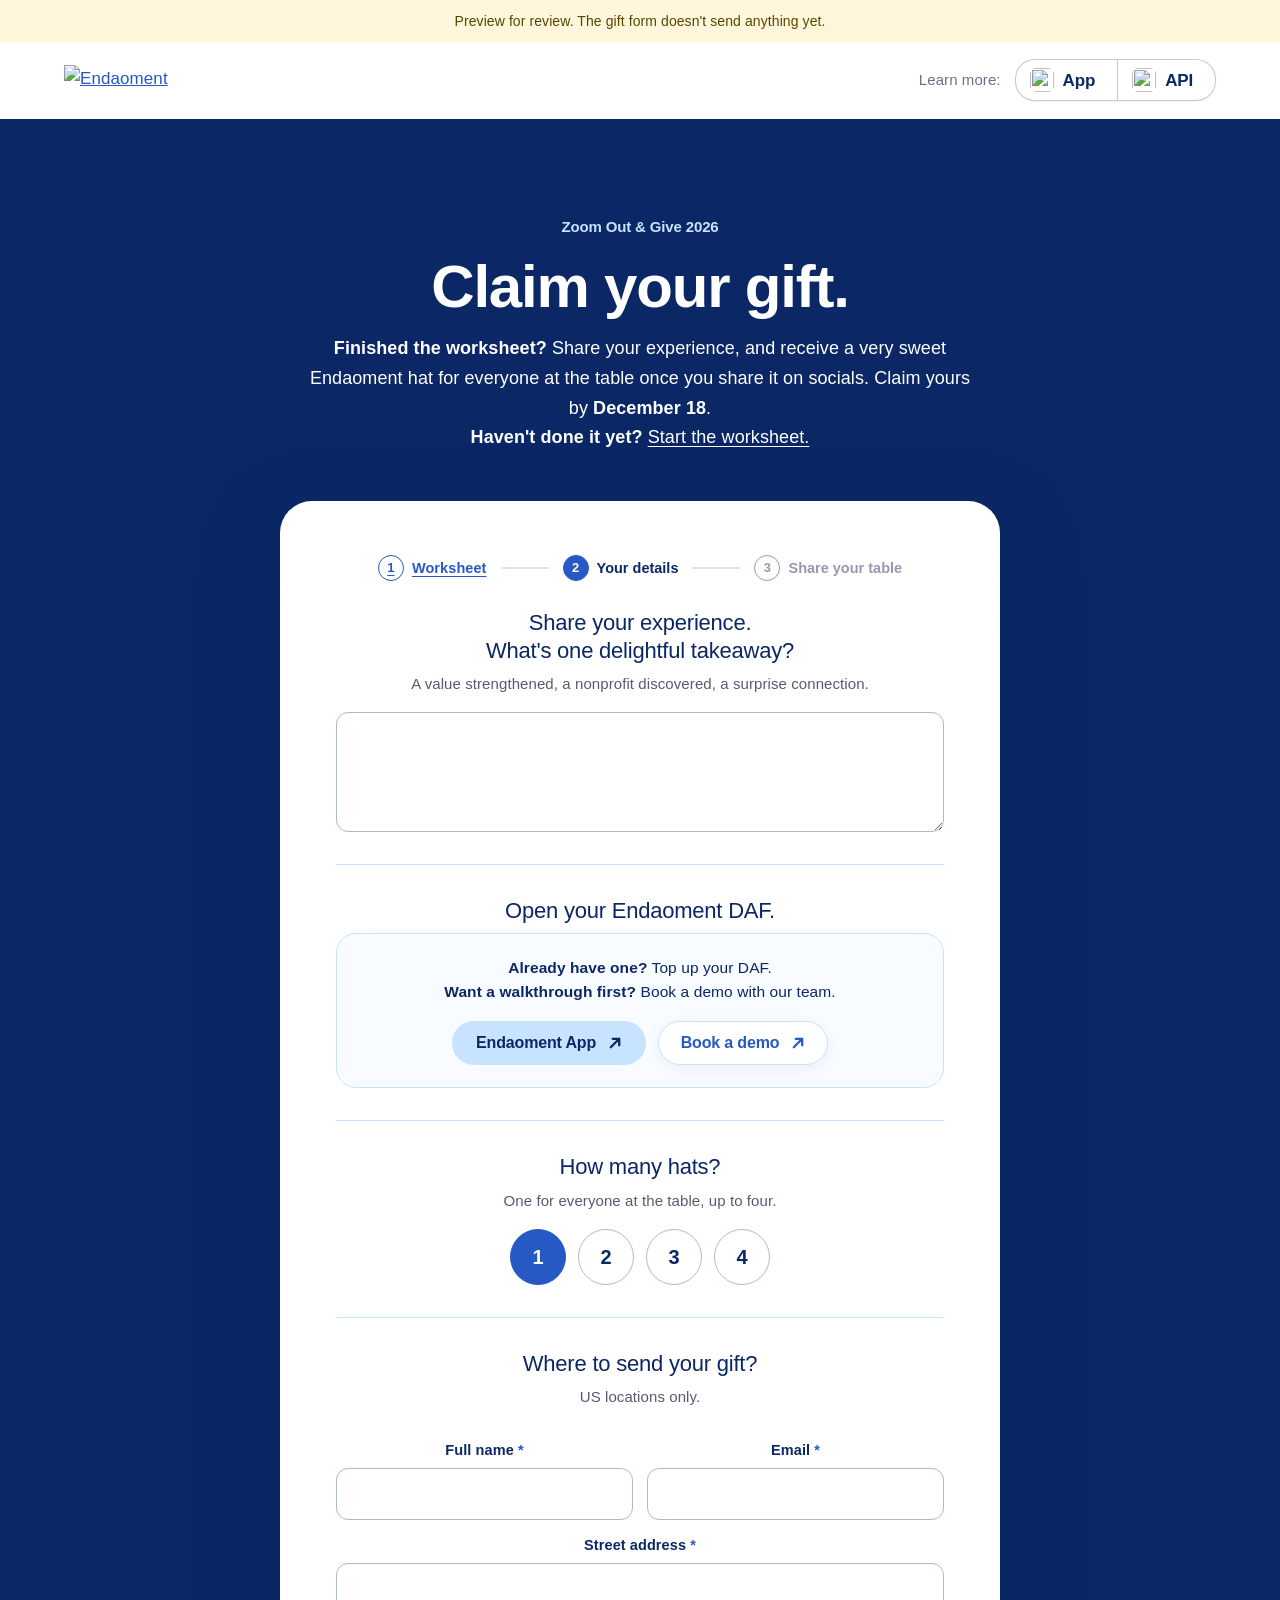
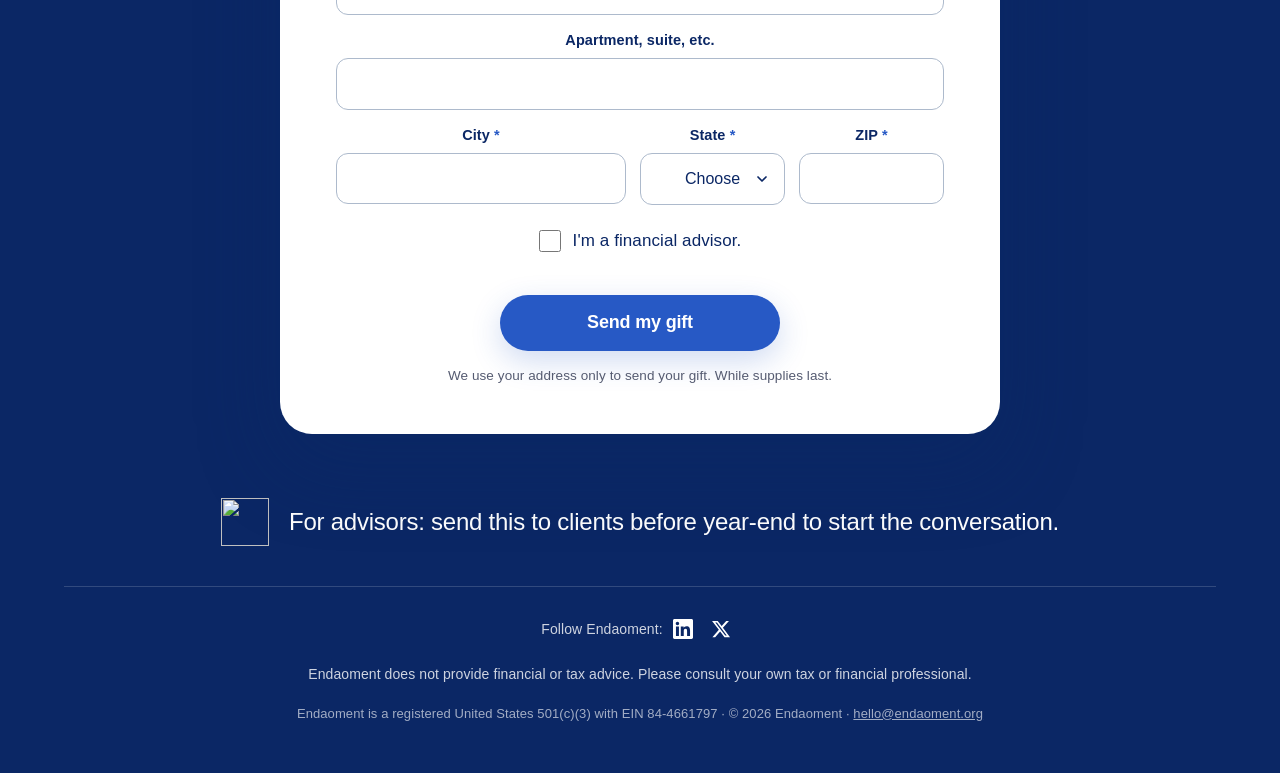
==== commit 55c261d4: "Claim step bar: 1 Worksheet, 2 Your details, 3 Share your table" ====
--- a/claim/index.html
+++ b/claim/index.html
@@ -7,7 +7,7 @@
 <meta name="description" content="Finished the Zoom Out &amp; Give worksheet? Claim your gift.">
 <meta name="robots" content="noindex">
 <meta name="color-scheme" content="light">
-<link rel="stylesheet" href="../assets/site.css?v=stepbar">
+<link rel="stylesheet" href="../assets/site.css?v=threesteps">
 <style>
   /* On its own page the claim section starts right under the header */
   .claim-section{margin-top:0}
@@ -35,9 +35,11 @@
 
       <div class="claim">
         <ol class="claim-steps" aria-label="Claim steps">
-          <li><button type="button" class="cs-step is-current" id="go-step1" aria-current="step"><span class="n">1</span>Your details</button></li>
+          <li><a class="cs-step is-done" href="../#worksheet"><span class="n">1</span>Worksheet</a></li>
           <li class="cs-line" aria-hidden="true"></li>
-          <li><button type="button" class="cs-step" id="go-step2" disabled><span class="n">2</span>Share your table</button></li>
+          <li><button type="button" class="cs-step is-current" id="go-step1" aria-current="step"><span class="n">2</span>Your details</button></li>
+          <li class="cs-line" aria-hidden="true"></li>
+          <li><button type="button" class="cs-step" id="go-step2" disabled><span class="n">3</span>Share your table</button></li>
         </ol>
         <form id="claim-form" novalidate>
           <input type="hidden" name="utm_source"><input type="hidden" name="utm_medium"><input type="hidden" name="utm_campaign"><input type="hidden" name="utm_content">
@@ -232,7 +234,7 @@
   window.zogTurnstile = () => window.turnstile.render("#claim-captcha", { sitekey: CONFIG.turnstileSiteKey });
   const s = document.createElement("script"); s.src = "https://challenges.cloudflare.com/turnstile/v0/api.js?render=explicit&onload=zogTurnstile"; s.async = true; s.defer = true; document.head.appendChild(s);
 }
-/* Step bar at the top: 1 Your details, 2 Share your table. Step 1 is always one click away; step 2 opens once step 1 is saved. */
+/* Step bar at the top: 1 Worksheet (a link back to it), 2 Your details, 3 Share your table. Details are always one click away; Share opens once details are saved. */
 const go1 = $("#go-step1"), go2 = $("#go-step2");
 function setSteps(n){
   [[go1, 1], [go2, 2]].forEach(([b, i]) => { b.classList.toggle("is-current", i === n); b.classList.toggle("is-done", i < n); if (i === n) b.setAttribute("aria-current", "step"); else b.removeAttribute("aria-current"); });
@@ -311,6 +313,6 @@
 });
 </script>
 <script>(()=>{const h=document.querySelector(".site-head");if(!h)return;const f=()=>h.classList.toggle("scrolled",scrollY>4);addEventListener("scroll",f,{passive:true});f();})();</script>
-<script src="../assets/edit-mode.js?v=stepbar"></script>
+<script src="../assets/edit-mode.js?v=threesteps"></script>
 </body>
 </html>
--- a/assets/site.css
+++ b/assets/site.css
@@ -1023,7 +1023,9 @@
 .cs-step.is-done .n{text-decoration:none}
 .cs-step:disabled{cursor:default;opacity:.7}
 .cs-step:focus-visible{outline:3px solid var(--blue-200);border-radius:8px}
-@media (max-width:420px){.claim-steps{gap:6px}.cs-step{font-size:13.5px}.claim-steps .cs-line{flex-basis:24px}}
+.claim-steps a.cs-step{text-decoration:underline;text-underline-offset:3px}
+main .claim-steps a.cs-step::after{content:none}
+@media (max-width:520px){.claim-steps{gap:4px}.cs-step{font-size:12.5px;gap:5px;padding:6px 2px}.cs-step .n{width:22px;height:22px;font-size:12px}.claim-steps .cs-line{flex-basis:14px}}
 /* Oct 29: State dropdown drawn like the other fields (same height, border and focus), with the site's own chevron instead of the system one */
 .claim select{-webkit-appearance:none;appearance:none;min-height:52px;line-height:1.6;padding:12px 40px 12px 40px;background:var(--white) url("data:image/svg+xml,%3Csvg xmlns='http://www.w3.org/2000/svg' viewBox='0 0 24 24' fill='none' stroke='%230B2765' stroke-width='2.5' stroke-linecap='round' stroke-linejoin='round'%3E%3Cpath d='M6 9l6 6 6-6'/%3E%3C/svg%3E") no-repeat right 14px center/16px 16px;cursor:pointer}
 .claim select:focus{outline:3px solid var(--blue-200);border-color:var(--blue-700)}
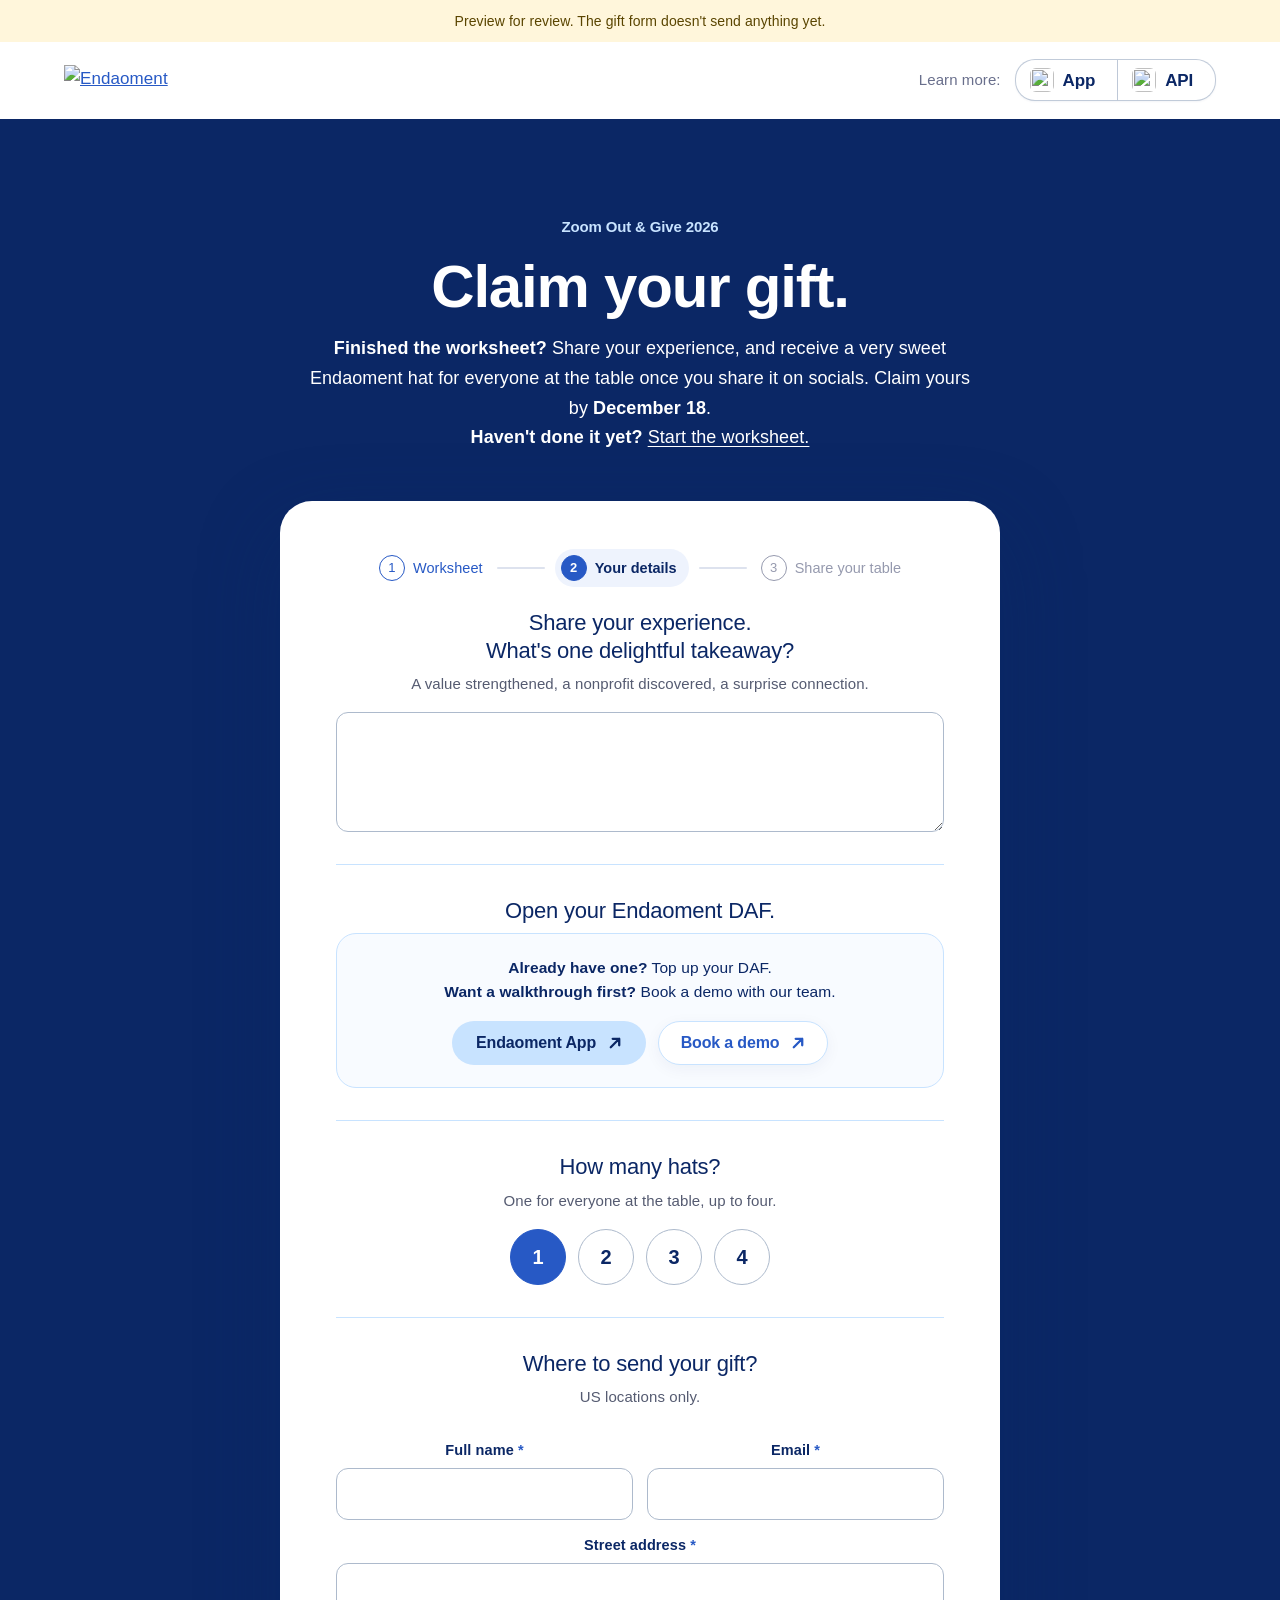
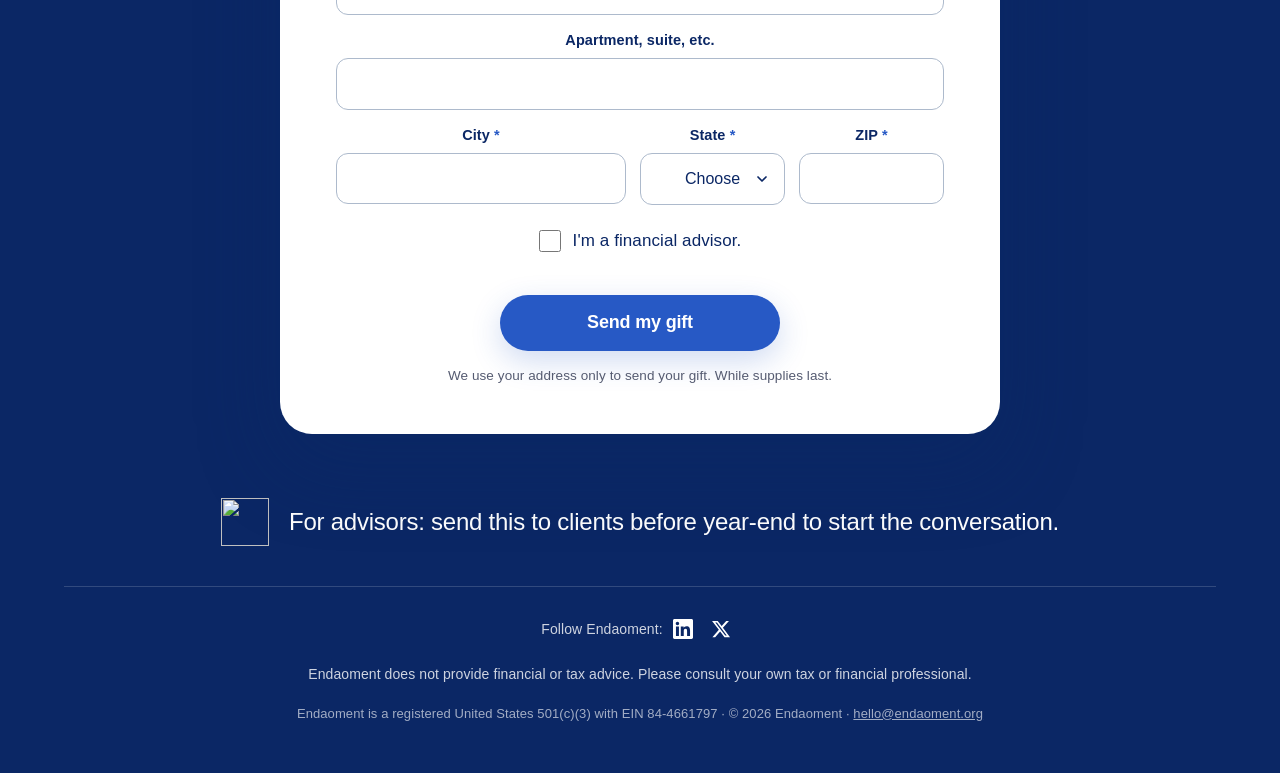
==== commit 7d55c9fe: "Claim step bar: no underlines, current step bold on a soft pill" ====
--- a/claim/index.html
+++ b/claim/index.html
@@ -7,7 +7,7 @@
 <meta name="description" content="Finished the Zoom Out &amp; Give worksheet? Claim your gift.">
 <meta name="robots" content="noindex">
 <meta name="color-scheme" content="light">
-<link rel="stylesheet" href="../assets/site.css?v=threesteps">
+<link rel="stylesheet" href="../assets/site.css?v=stepbold">
 <style>
   /* On its own page the claim section starts right under the header */
   .claim-section{margin-top:0}
@@ -37,9 +37,9 @@
         <ol class="claim-steps" aria-label="Claim steps">
           <li><a class="cs-step is-done" href="../#worksheet"><span class="n">1</span>Worksheet</a></li>
           <li class="cs-line" aria-hidden="true"></li>
-          <li><button type="button" class="cs-step is-current" id="go-step1" aria-current="step"><span class="n">2</span>Your details</button></li>
+          <li><button type="button" class="cs-step is-current" id="go-step1" aria-current="step"><span class="n">2</span><span class="cs-full">Your details</span><span class="cs-short">Details</span></button></li>
           <li class="cs-line" aria-hidden="true"></li>
-          <li><button type="button" class="cs-step" id="go-step2" disabled><span class="n">3</span>Share your table</button></li>
+          <li><button type="button" class="cs-step" id="go-step2" disabled><span class="n">3</span><span class="cs-full">Share your table</span><span class="cs-short">Share</span></button></li>
         </ol>
         <form id="claim-form" novalidate>
           <input type="hidden" name="utm_source"><input type="hidden" name="utm_medium"><input type="hidden" name="utm_campaign"><input type="hidden" name="utm_content">
@@ -313,6 +313,6 @@
 });
 </script>
 <script>(()=>{const h=document.querySelector(".site-head");if(!h)return;const f=()=>h.classList.toggle("scrolled",scrollY>4);addEventListener("scroll",f,{passive:true});f();})();</script>
-<script src="../assets/edit-mode.js?v=threesteps"></script>
+<script src="../assets/edit-mode.js?v=stepbold"></script>
 </body>
 </html>
--- a/assets/site.css
+++ b/assets/site.css
@@ -1017,15 +1017,19 @@
 .claim-steps .cs-line{flex:0 1 48px;height:2px;background:var(--slate-200, #dde2ee);border-radius:2px}
 .cs-step{display:inline-flex;align-items:center;gap:8px;background:none;border:0;padding:6px 4px;font:inherit;font-size:14.5px;font-weight:600;color:var(--slate-600, #6b7891);cursor:pointer}
 .cs-step .n{display:inline-grid;place-items:center;width:26px;height:26px;border-radius:50%;border:1.5px solid currentColor;font-size:13px}
-.cs-step.is-current{color:var(--blue-900)}
+.cs-step{font-weight:500}
+.cs-step.is-current{color:var(--blue-900);font-weight:700;background:var(--blue-050, #eef3fd);border-radius:999px;padding:6px 12px 6px 6px}
 .cs-step.is-current .n{background:var(--blue-700);border-color:var(--blue-700);color:var(--white)}
-.cs-step.is-done{color:var(--blue-700);text-decoration:underline;text-underline-offset:3px}
+.cs-step.is-done{color:var(--blue-700)}
+.cs-step.is-done:hover{color:var(--blue-900)}
 .cs-step.is-done .n{text-decoration:none}
 .cs-step:disabled{cursor:default;opacity:.7}
 .cs-step:focus-visible{outline:3px solid var(--blue-200);border-radius:8px}
-.claim-steps a.cs-step{text-decoration:underline;text-underline-offset:3px}
+.claim-steps a.cs-step{text-decoration:none}
+.cs-step{white-space:nowrap}.cs-step .cs-short{display:none}
+@media (max-width:520px){.cs-step .cs-full{display:none}.cs-step .cs-short{display:inline}}
 main .claim-steps a.cs-step::after{content:none}
-@media (max-width:520px){.claim-steps{gap:4px}.cs-step{font-size:12.5px;gap:5px;padding:6px 2px}.cs-step .n{width:22px;height:22px;font-size:12px}.claim-steps .cs-line{flex-basis:14px}}
+@media (max-width:520px){.claim-steps{gap:4px}.cs-step{font-size:12.5px;gap:5px;padding:6px 2px}.cs-step.is-current{padding:5px 9px 5px 5px}.cs-step .n{width:22px;height:22px;font-size:12px}.claim-steps .cs-line{flex-basis:14px}}
 /* Oct 29: State dropdown drawn like the other fields (same height, border and focus), with the site's own chevron instead of the system one */
 .claim select{-webkit-appearance:none;appearance:none;min-height:52px;line-height:1.6;padding:12px 40px 12px 40px;background:var(--white) url("data:image/svg+xml,%3Csvg xmlns='http://www.w3.org/2000/svg' viewBox='0 0 24 24' fill='none' stroke='%230B2765' stroke-width='2.5' stroke-linecap='round' stroke-linejoin='round'%3E%3Cpath d='M6 9l6 6 6-6'/%3E%3C/svg%3E") no-repeat right 14px center/16px 16px;cursor:pointer}
 .claim select:focus{outline:3px solid var(--blue-200);border-color:var(--blue-700)}
